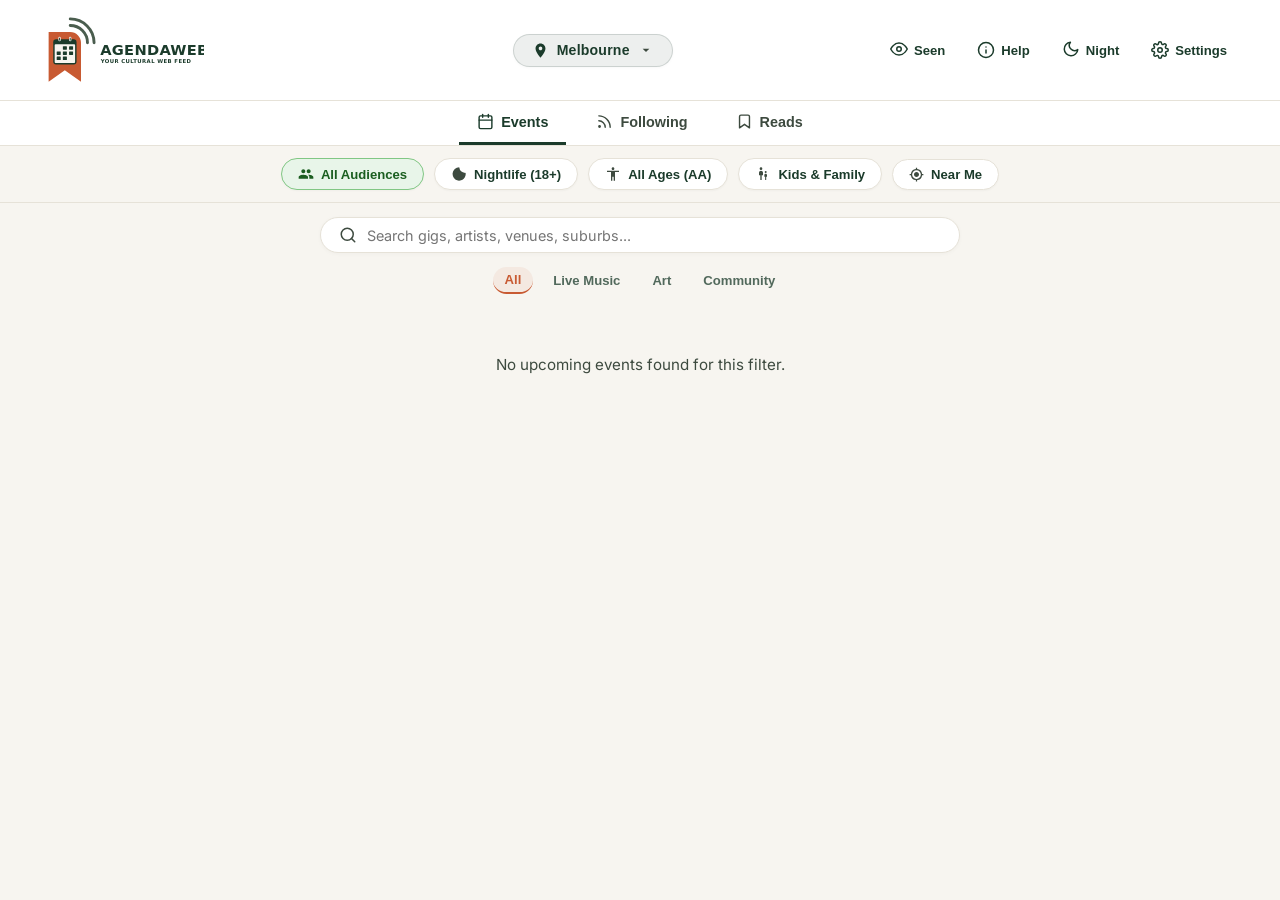
==== Application/index.html @ 5a470b16 "feat: implement syndication caching, scraper resilience, admin batch ops, nightfall mode, and editor" ====
<!DOCTYPE html>
<html lang="en">
<head>
  <meta charset="UTF-8">
  <meta name="viewport" content="width=device-width, initial-scale=1.0">
  <title>AgendaWeb — Your Cultural Web Feed</title>
  <meta name="description" content="Open-web, decentralized cultural calendar and editorial magazine reader for Australia.">
  <meta name="color-scheme" content="light dark">
  <link rel="icon" type="image/svg+xml" href="assets/icon.svg">
  <link rel="apple-touch-icon" href="assets/icon.svg">
  <link rel="manifest" href="manifest.webmanifest">
  <meta name="theme-color" content="#1B3B2B">

  <!-- Google Fonts -->
  <link rel="preconnect" href="https://fonts.googleapis.com">
  <link rel="preconnect" href="https://fonts.gstatic.com" crossorigin>
  <link href="https://fonts.googleapis.com/css2?family=Inter:wght@400;500;600;700;800&family=Playfair+Display:wght@700&display=swap" rel="stylesheet">

  <!-- Modular Stylesheets -->
  <link rel="stylesheet" href="css/tokens.css">
  <link rel="stylesheet" href="css/style.css">
</head>
<body>

  <!-- Material 3 Brand Header -->
  <header class="app-header">
    <div class="header-left">
      <a href="#" class="brand" aria-label="AgendaWeb Home">
        <img src="assets/logo.svg" alt="AgendaWeb">
      </a>
    </div>

    <!-- Centered Material 3 Tonal City Selector Pill -->
    <div class="header-center">
      <button class="m3-city-pill" id="city-selector-btn" onclick="openCityModal()" title="Select City Hub">
        <svg class="m3-icon" viewBox="0 0 24 24" width="17" height="17" fill="currentColor">
          <path d="M12 2C8.13 2 5 5.13 5 9c0 5.25 7 13 7 13s7-7.75 7-13c0-3.87-3.13-7-7-7zm0 9.5c-1.38 0-2.5-1.12-2.5-2.5s1.12-2.5 2.5-2.5 2.5 1.12 2.5 2.5-1.12 2.5-2.5 2.5z"/>
        </svg>
        <span id="current-city-label" class="m3-city-text">Melbourne VIC</span>
        <svg class="m3-arrow" viewBox="0 0 24 24" width="16" height="16" fill="currentColor">
          <path d="M7 10l5 5 5-5z"/>
        </svg>
      </button>
    </div>

    <div class="header-right header-actions">
      <!-- Toggle Hide Seen Cards (Eye Icon) -->
      <button class="m3-icon-btn" id="hide-seen-btn" onclick="toggleHideSeenCards()" title="Hide cards marked as seen">
        <span id="hide-seen-icon">
          <svg class="m3-icon" viewBox="0 0 24 24" width="18" height="18" fill="none" stroke="currentColor" stroke-width="2" stroke-linecap="round" stroke-linejoin="round">
            <path d="M1 12s4-8 11-8 11 8 11 8-4 8-11 8-11-8-11-8z"></path>
            <circle cx="12" cy="12" r="3"></circle>
          </svg>
        </span>
        <span class="btn-text" id="hide-seen-label">Seen</span>
      </button>

      <button class="m3-icon-btn" onclick="toggleHelpModal()" title="About AgendaWeb">
        <svg class="m3-icon" viewBox="0 0 24 24" width="18" height="18" fill="none" stroke="currentColor" stroke-width="2" stroke-linecap="round" stroke-linejoin="round">
          <circle cx="12" cy="12" r="10"></circle>
          <line x1="12" y1="16" x2="12" y2="12"></line>
          <line x1="12" y1="8" x2="12.01" y2="8"></line>
        </svg>
        <span class="btn-text">Help</span>
      </button>

      <!-- Theme Mode Toggle (Nightfall / Light) -->
      <button class="m3-icon-btn" id="theme-toggle-btn" onclick="toggleTheme()" title="Toggle Nightfall Mode" aria-label="Toggle Nightfall Mode">
        <span id="theme-toggle-icon">
          <svg class="m3-icon" viewBox="0 0 24 24" width="18" height="18" fill="none" stroke="currentColor" stroke-width="2" stroke-linecap="round" stroke-linejoin="round">
            <path d="M21 12.79A9 9 0 1 1 11.21 3 7 7 0 0 0 21 12.79z"></path>
          </svg>
        </span>
        <span class="btn-text" id="theme-toggle-label">Night</span>
      </button>

      <button class="m3-icon-btn" onclick="toggleSettingsModal()" title="Settings & Storage">
        <svg class="m3-icon" viewBox="0 0 24 24" width="18" height="18" fill="none" stroke="currentColor" stroke-width="2" stroke-linecap="round" stroke-linejoin="round">
          <circle cx="12" cy="12" r="3"></circle>
          <path d="M19.4 15a1.65 1.65 0 0 0 .33 1.82l.06.06a2 2 0 0 1 0 2.83 2 2 0 0 1-2.83 0l-.06-.06a1.65 1.65 0 0 0-1.82-.33 1.65 1.65 0 0 0-1 1.51V21a2 2 0 0 1-2 2 2 2 0 0 1-2-2v-.09A1.65 1.65 0 0 0 9 19.4a1.65 1.65 0 0 0-1.82.33l-.06.06a2 2 0 0 1-2.83 0 2 2 0 0 1 0-2.83l.06-.06a1.65 1.65 0 0 0 .33-1.82 1.65 1.65 0 0 0-1.51-1H3a2 2 0 0 1-2-2 2 2 0 0 1 2-2h.09A1.65 1.65 0 0 0 4.6 9a1.65 1.65 0 0 0-.33-1.82l-.06-.06a2 2 0 0 1 0-2.83 2 2 0 0 1 2.83 0l.06.06a1.65 1.65 0 0 0 1.82.33H9a1.65 1.65 0 0 0 1-1.51V3a2 2 0 0 1 2-2 2 2 0 0 1 2 2v.09a1.65 1.65 0 0 0 1 1.51 1.65 1.65 0 0 0 1.82-.33l.06-.06a2 2 0 0 1 2.83 0 2 2 0 0 1 0 2.83l-.06.06a1.65 1.65 0 0 0-.33 1.82V9a1.65 1.65 0 0 0 1.51 1H21a2 2 0 0 1 2 2 2 2 0 0 1-2 2h-.09a1.65 1.65 0 0 0-1.51 1z"></path>
        </svg>
        <span class="btn-text">Settings</span>
      </button>
    </div>
  </header>

  <!-- Channels Navigation (Material 3 Tabs) -->
  <nav class="m3-tabs" id="main-tabs">
    <button class="m3-tab-btn active" data-tab="events" onclick="setTab('events')">
      <svg class="tab-icon" viewBox="0 0 24 24" width="17" height="17" fill="none" stroke="currentColor" stroke-width="2" stroke-linecap="round" stroke-linejoin="round">
        <rect x="3" y="4" width="18" height="18" rx="2" ry="2"></rect>
        <line x1="16" y1="2" x2="16" y2="6"></line>
        <line x1="8" y1="2" x2="8" y2="6"></line>
        <line x1="3" y1="10" x2="21" y2="10"></line>
      </svg>
      <span>Events</span>
    </button>
    <button class="m3-tab-btn" id="tab-btn-following" data-tab="following" onclick="setTab('following')">
      <svg class="tab-icon" viewBox="0 0 24 24" width="17" height="17" fill="none" stroke="currentColor" stroke-width="2" stroke-linecap="round" stroke-linejoin="round">
        <path d="M4 11a9 9 0 0 1 9 9"></path>
        <path d="M4 4a16 16 0 0 1 16 16"></path>
        <circle cx="5" cy="19" r="1"></circle>
      </svg>
      <span>Following</span>
    </button>
    <button class="m3-tab-btn" data-tab="reads" onclick="setTab('reads')">
      <svg class="tab-icon" viewBox="0 0 24 24" width="17" height="17" fill="none" stroke="currentColor" stroke-width="2" stroke-linecap="round" stroke-linejoin="round">
        <path d="M19 21l-7-5-7 5V5a2 2 0 0 1 2-2h10a2 2 0 0 1 2 2z"></path>
      </svg>
      <span>Reads</span>
    </button>
    <button class="m3-tab-btn" id="tab-btn-blogs" data-tab="blogs" style="display:none;" onclick="setTab('blogs')">
      <svg class="tab-icon" viewBox="0 0 24 24" width="17" height="17" fill="none" stroke="currentColor" stroke-width="2" stroke-linecap="round" stroke-linejoin="round">
        <path d="M12 20h9"></path>
        <path d="M16.5 3.5a2.121 2.121 0 0 1 3 3L7 19l-4 1 1-4L16.5 3.5z"></path>
      </svg>
      <span>Blogs</span>
    </button>
    <button class="m3-tab-btn" id="tab-btn-news" data-tab="news" style="display:none;" onclick="setTab('news')">
      <svg class="tab-icon" viewBox="0 0 24 24" width="17" height="17" fill="none" stroke="currentColor" stroke-width="2" stroke-linecap="round" stroke-linejoin="round">
        <path d="M4 22h16a2 2 0 0 0 2-2V4a2 2 0 0 0-2-2H8a2 2 0 0 0-2 2v16a2 2 0 0 1-2 2Zm0 0a2 2 0 0 1-2-2v-9c0-1.1.9-2 2-2h2"></path>
        <path d="M18 14h-8"></path>
        <path d="M15 18h-5"></path>
        <path d="M10 6h8v4h-8V6Z"></path>
      </svg>
      <span>News</span>
    </button>
    <button class="m3-tab-btn" id="tab-btn-personal" data-tab="personal" style="display:none;" onclick="setTab('personal')">
      <svg class="tab-icon" viewBox="0 0 24 24" width="17" height="17" fill="none" stroke="currentColor" stroke-width="2" stroke-linecap="round" stroke-linejoin="round">
        <path d="M22 19a2 2 0 0 1-2 2H4a2 2 0 0 1-2-2V5a2 2 0 0 1 2-2h5l2 3h9a2 2 0 0 1 2 2z"></path>
      </svg>
      <span>Personal</span>
    </button>
  </nav>

  <!-- Audience Filter Bar (Material 3 Filter Chips) -->
  <div class="m3-chip-bar" id="audience-filter-bar">
    <button class="m3-chip active" data-audience="all" onclick="setAudienceFilter('all', this)">
      <svg class="chip-icon" viewBox="0 0 24 24" width="16" height="16" fill="currentColor">
        <path d="M16 11c1.66 0 2.99-1.34 2.99-3S17.66 5 16 5s-3 1.34-3 3 1.34 3 3 3zm-8 0c1.66 0 2.99-1.34 2.99-3S9.66 5 8 5 5 6.34 5 8s1.34 3 3 3zm0 2c-2.33 0-7 1.17-7 3.5V19h14v-2.5c0-2.33-4.67-3.5-7-3.5zm8 0c-.29 0-.62.02-.97.05 1.16.84 1.97 1.97 1.97 3.45V19h6v-2.5c0-2.33-4.67-3.5-7-3.5z"/>
      </svg>
      <span>All Audiences</span>
    </button>
    <button class="m3-chip" data-audience="18+" onclick="setAudienceFilter('18+', this)">
      <svg class="chip-icon" viewBox="0 0 24 24" width="16" height="16" fill="currentColor">
        <path d="M12.3 2a10 10 0 0 0-1.9 19.8 10 10 0 0 0 11.5-11.5c-.2 0-.4.1-.6.1a10 10 0 0 1-9-8.4z"/>
      </svg>
      <span>Nightlife (18+)</span>
    </button>
    <button class="m3-chip" data-audience="all_ages" onclick="setAudienceFilter('all_ages', this)">
      <svg class="chip-icon" viewBox="0 0 24 24" width="16" height="16" fill="currentColor">
        <path d="M12 2c1.1 0 2 .9 2 2s-.9 2-2 2-2-.9-2-2 .9-2 2-2zm9 7h-6v13h-2v-6h-2v6H9V9H3V7h18v2z"/>
      </svg>
      <span>All Ages (AA)</span>
    </button>
    <button class="m3-chip chip-kids" data-audience="kids_family" onclick="setAudienceFilter('kids_family', this)">
      <svg class="chip-icon" viewBox="0 0 24 24" width="16" height="16" fill="currentColor">
        <circle cx="9" cy="4" r="2"/>
        <path d="M9 7c-1.66 0-3 1.34-3 3v4h2v7h2v-7h2v-4c0-1.66-1.34-3-3-3z"/>
        <circle cx="16" cy="9" r="1.5"/>
        <path d="M16 11.5c-1.1 0-2 .9-2 2v2.5h1.2v5h1.6v-5H18v-2.5c0-1.1-.9-2-2-2z"/>
      </svg>
      <span>Kids & Family</span>
    </button>
    <button class="m3-chip" id="proximity-chip" data-audience="near_me" onclick="toggleNearMe(this)" title="Filter events within 10km radius of your current location">
      <svg class="chip-icon" viewBox="0 0 24 24" width="15" height="15" fill="currentColor">
        <path d="M12 8c-2.21 0-4 1.79-4 4s1.79 4 4 4 4-1.79 4-4-1.79-4-4-4zm8.94 3A8.994 8.994 0 0 0 13 3.06V1h-2v2.06A8.994 8.994 0 0 0 3.06 11H1v2h2.06A8.994 8.994 0 0 0 11 20.94V23h2v-2.06A8.994 8.994 0 0 0 20.94 13H23v-2h-2.06zM12 19c-3.87 0-7-3.13-7-7s3.13-7 7-7 7 3.13 7 7-3.13 7-7 7z"/>
      </svg>
      <span id="proximity-chip-label">Near Me</span>
    </button>
  </div>

  <!-- Material 3 Search Bar -->
  <div class="m3-search-bar-wrap">
    <div class="m3-search-bar">
      <svg class="search-icon" viewBox="0 0 24 24" width="18" height="18" fill="none" stroke="currentColor" stroke-width="2" stroke-linecap="round" stroke-linejoin="round">
        <circle cx="11" cy="11" r="8"></circle>
        <line x1="21" y1="21" x2="16.65" y2="16.65"></line>
      </svg>
      <input type="search" id="feed-search" class="m3-search-input" placeholder="Search gigs, artists, venues, suburbs..." oninput="handleFeedSearch(this.value)">
    </div>
  </div>

  <!-- Dynamic Auto-Grouped Subcategory Filters -->
  <div class="sub-filter" id="sub-filter" style="display:none;"></div>

  <!-- Dynamic Broadsheet Feed -->
  <main class="feed-container" id="feed">
    <div class="state-message">Loading cultural feed...</div>
  </main>

  <!-- Main Settings Drawer Modal -->
  <div class="modal-overlay" id="settings-modal" onclick="if(event.target===this) toggleSettingsModal()">
    <div class="modal-content">
      <div class="modal-header">
        <h3>Reader Preferences & Tools</h3>
        <button class="icon-btn" onclick="toggleSettingsModal()">✕</button>
      </div>

      <!-- Broadsheet Channels -->
      <div class="settings-section">
        <div class="settings-section-header">
          <div class="settings-section-title">Curated Channels</div>
          <div class="settings-section-desc">Choose which optional reading channels appear in your top navigation bar.</div>
        </div>
        <div class="setting-row">
          <div class="setting-label">
            <h4>Events & Reads</h4>
            <p>Core cultural broadsheet and private reading queue (always active).</p>
          </div>
          <span style="font-size:0.75rem; background:#e8f5e9; color:#2e7d32; font-weight:700; padding:3px 8px; border-radius:12px;">ACTIVE</span>
        </div>
        <div class="setting-row">
          <div class="setting-label">
            <h4>Blogs & Articles</h4>
            <p>Curated cultural reviews.</p>
          </div>
          <input type="checkbox" id="channel-blogs-check" onchange="toggleChannel('show_blogs', this.checked)">
        </div>
        <div class="setting-row">
          <div class="setting-label">
            <h4>News</h4>
            <p>public Broadcasters.</p>
          </div>
          <input type="checkbox" id="channel-news-check" onchange="toggleChannel('show_news', this.checked)">
        </div>
      </div>

      <!-- Personal RSS Feeds Manager -->
      <div class="settings-section">
        <div style="display:flex; justify-content:space-between; align-items:center; margin-bottom:4px;">
          <div class="settings-section-title" style="margin-bottom:0;">Personal Feeds</div>
          <button class="btn btn-primary" style="font-size:0.78rem; padding:4px 10px;" onclick="openAddFeedModal()">+ Add Feed</button>
        </div>
        <div class="settings-section-desc">Subscribe directly to your own RSS or Atom feeds. Saved privately on your device.</div>
        <div id="personal-feeds-list"></div>
      </div>

      <!-- Followed Venues & Artists -->
      <div class="settings-section">
        <div style="display:flex; justify-content:space-between; align-items:center; margin-bottom:4px;">
          <div class="settings-section-title" style="margin-bottom:0;">Followed Lineup</div>
          <span id="followed-count-badge" style="font-size:0.75rem; background:rgba(67, 107, 85, 0.12); color:var(--color-sage-green); font-weight:700; padding:2px 8px; border-radius:12px;">0 Followed</span>
        </div>
        <div class="settings-section-desc">Venues, artists, and promoters you follow will be highlighted in your <strong>Following</strong> tab.</div>
        <div id="followed-entities-list"></div>
      </div>

      <!-- Venue & Organizer Broadcast -->
      <div class="settings-section">
        <div class="settings-section-header">
          <div class="settings-section-title">Broadcast & Venues</div>
          <div class="settings-section-desc">Connect your venue, gallery, or independent gig guide to AgendaWeb's open network.</div>
        </div>
        <div style="background:var(--color-chalk); border:1px solid var(--color-oat); border-radius:8px; padding:16px; display:flex; justify-content:space-between; align-items:center; gap:16px; flex-wrap:wrap;">
          <div>
            <div style="font-weight:700; color:var(--color-nightfall); font-size:0.92rem; margin-bottom:3px;">Are you a venue or promoter?</div>
            <div style="font-size:0.78rem; color:var(--color-text-muted); line-height:1.4;">Submit your events page for automated Schema.org scraping or explore integration guides.</div>
          </div>
          <a href="venues/index.html" target="_blank" class="btn btn-primary" style="font-size:0.82rem; white-space:nowrap;">
            <svg viewBox="0 0 24 24" width="14" height="14" fill="none" stroke="currentColor" stroke-width="2" stroke-linecap="round" stroke-linejoin="round">
              <circle cx="12" cy="12" r="10"></circle>
              <line x1="2" y1="12" x2="22" y2="12"></line>
              <path d="M12 2a15.3 15.3 0 0 1 4 10 15.3 15.3 0 0 1-4 10 15.3 15.3 0 0 1-4-10 15.3 15.3 0 0 1 4-10z"></path>
            </svg>
            <span>Broadcast Your Venue Feed ↗</span>
          </a>
        </div>
      </div>

      <!-- Local Database & Storage Management (Cultural Diary Mode) -->
      <div class="settings-section" style="border:none; margin-bottom:0; padding-bottom:0;">
        <div class="settings-section-header">
          <div class="settings-section-title">Local Database & Storage Settings</div>
          <div class="settings-section-desc">Zero tracking. You have complete sovereignty over your local data footprint, search indexing, and retention horizon.</div>
        </div>

        <!-- Future Sync Window -->
        <div style="margin-bottom:14px;">
          <label style="font-size:0.82rem; font-weight:700; color:var(--color-nightfall); display:block; margin-bottom:4px;">Future Event Sync Window:</label>
          <div class="retention-pill-group" id="sync-window-pills">
            <button type="button" class="retention-pill-btn" data-days="7" onclick="setSyncWindow(7, this)">7 Days</button>
            <button type="button" class="retention-pill-btn" data-days="14" onclick="setSyncWindow(14, this)">14 Days</button>
            <button type="button" class="retention-pill-btn active" data-days="30" onclick="setSyncWindow(30, this)">30 Days (Standard)</button>
            <button type="button" class="retention-pill-btn" data-days="60" onclick="setSyncWindow(60, this)">60 Days</button>
            <button type="button" class="retention-pill-btn" data-days="999" onclick="setSyncWindow(999, this)">All Future</button>
          </div>
        </div>

        <!-- Past Event Retention Policy -->
        <div style="margin-bottom:14px;">
          <label style="font-size:0.82rem; font-weight:700; color:var(--color-nightfall); display:block; margin-bottom:4px;">Past Event Retention Policy:</label>
          <div class="retention-radio-group">
            <label class="retention-radio-item">
              <input type="radio" name="past_retention" value="purge" onchange="setPastRetention(this.value)">
              <div>
                <strong>Purge immediately</strong>
                <div style="font-size:0.75rem; color:var(--color-text-muted);">Remove past gigs as soon as the event concludes.</div>
              </div>
            </label>
            <label class="retention-radio-item">
              <input type="radio" name="past_retention" value="diary" checked onchange="setPastRetention(this.value)">
              <div>
                <strong>Retain starred / favorited events only (Personal Diary Mode)</strong>
                <div style="font-size:0.75rem; color:var(--color-text-muted);">Preserve gigs you attended or starred indefinitely as your personal cultural archive.</div>
              </div>
            </label>
            <label class="retention-radio-item">
              <input type="radio" name="past_retention" value="30d" onchange="setPastRetention(this.value)">
              <div>
                <strong>Keep past 30 days of all events</strong>
                <div style="font-size:0.75rem; color:var(--color-text-muted);">Maintain a rolling 30-day recent history.</div>
              </div>
            </label>
          </div>
        </div>

        <!-- Search Status Badge -->
        <div style="margin-bottom:12px; font-size:0.8rem; color:var(--color-nightfall); display:flex; align-items:center; gap:8px;">
          <span>Full-Text Search:</span>
          <span style="font-size:0.75rem; background:#e8f5e9; color:#2e7d32; padding:3px 8px; border-radius:12px; font-weight:700;">
            ✓ Active (Indexed Title, Description, Venue, Suburb)
          </span>
        </div>

        <!-- Local Database Metrics Card -->
        <div class="storage-metrics-box">
          <div class="storage-metrics-row">
            <span>Local Storage Used:</span>
            <span class="storage-metrics-val" id="metric-storage-used">~0.4 MB</span>
          </div>
          <div class="storage-metrics-row">
            <span>Personal Diary Archive:</span>
            <span style="font-weight:600;" id="metric-diary-count">0 starred gigs</span>
          </div>
          <div class="storage-metrics-row">
            <span>Offline Saved Reads:</span>
            <span style="font-weight:600;" id="metric-reads-count">0 articles</span>
          </div>
          <div class="storage-metrics-row">
            <span>Storage Engine:</span>
            <span style="font-size:0.75rem; color:var(--color-text-muted);">IndexedDB (Client Virtual Storage)</span>
          </div>
        </div>

        <!-- Portability Buttons -->
        <div class="portability-actions" style="margin-top:14px;">
          <button class="btn btn-primary" onclick="handleExportBackup()">
            <svg viewBox="0 0 24 24" width="14" height="14" fill="none" stroke="currentColor" stroke-width="2" stroke-linecap="round" stroke-linejoin="round">
              <path d="M21 15v4a2 2 0 0 1-2 2H5a2 2 0 0 1-2-2v-4"/>
              <polyline points="7 10 12 15 17 10"/>
              <line x1="12" y1="15" x2="12" y2="3"/>
            </svg>
            <span>Backup to File</span>
          </button>
          <label class="btn btn-outline" style="cursor:pointer;">
            <svg viewBox="0 0 24 24" width="14" height="14" fill="none" stroke="currentColor" stroke-width="2" stroke-linecap="round" stroke-linejoin="round">
              <path d="M21 15v4a2 2 0 0 1-2 2H5a2 2 0 0 1-2-2v-4"/>
              <polyline points="17 8 12 3 7 8"/>
              <line x1="12" y1="3" x2="12" y2="15"/>
            </svg>
            <span>Restore Backup</span>
            <input type="file" accept=".json" style="display:none;" onchange="handleImportBackupFile(this)">
          </label>
          <button class="btn btn-outline" onclick="handlePurgePastEvents()">
            <svg viewBox="0 0 24 24" width="14" height="14" fill="none" stroke="currentColor" stroke-width="2" stroke-linecap="round" stroke-linejoin="round">
              <polyline points="3 6 5 6 21 6"/>
              <path d="M19 6v14a2 2 0 0 1-2 2H7a2 2 0 0 1-2-2V6m3 0V4a2 2 0 0 1 2-2h4a2 2 0 0 1 2 2v2"/>
            </svg>
            <span>Clean Expired Now</span>
          </button>
        </div>
      </div>

    </div>
  </div>

  <!-- Popup Modal: + Add Personal Feed -->
  <div class="modal-overlay" id="add-feed-modal" onclick="if(event.target===this) closeAddFeedModal()">
    <div class="modal-content" style="max-width:400px;">
      <div class="modal-header">
        <h3>Add Personal RSS Feed</h3>
        <button class="icon-btn" onclick="closeAddFeedModal()">✕</button>
      </div>
      <form onsubmit="handleAddFeedSubmit(event)">
        <div class="form-group">
          <label for="feed-name-input">Feed Name</label>
          <input type="text" id="feed-name-input" class="form-control" placeholder="e.g. Melbourne Indie Reviews" required>
        </div>
        <div class="form-group">
          <label for="feed-url-input">Feed URL (RSS / Atom)</label>
          <input type="url" id="feed-url-input" class="form-control" placeholder="https://example.com/feed.xml" required>
        </div>
        <div class="form-group">
          <label for="feed-cat-input">Category / Group</label>
          <input type="text" id="feed-cat-input" class="form-control" value="Personal" placeholder="e.g. Personal, Zines, Tech">
        </div>
        <div style="display:flex; justify-content:flex-end; gap:8px; margin-top:16px;">
          <button type="button" class="btn btn-outline" onclick="closeAddFeedModal()">Cancel</button>
          <button type="submit" class="btn btn-primary">Save to Feed</button>
        </div>
      </form>
    </div>
  </div>

  <!-- Modal: Full-Text Broadsheet Reader -->
  <div class="modal-overlay" id="reader-modal" onclick="if(event.target===this) closeReaderModal()">
    <div class="reader-modal-content">
      <div class="reader-header">
        <div class="reader-meta">
          <span id="reader-source-cat">Source · Category</span>
          <button class="icon-btn" style="padding:4px 8px;" onclick="closeReaderModal()">✕ Close</button>
        </div>
        <h1 class="reader-title" id="reader-title">Article Title</h1>
        <div style="font-size:0.88rem; color:var(--color-text-muted);" id="reader-date">Published Date</div>
      </div>
      <div id="reader-image-container"></div>
      <div class="reader-body" id="reader-body">
        Article content loading...
      </div>
      <div class="reader-actions">
        <div style="display:flex; gap:8px;">
          <button class="btn btn-primary" id="reader-save-btn">
            <svg viewBox="0 0 24 24" width="14" height="14" fill="none" stroke="currentColor" stroke-width="2" stroke-linecap="round" stroke-linejoin="round">
              <path d="M19 21l-7-5-7 5V5a2 2 0 0 1 2-2h10a2 2 0 0 1 2 2z"/>
            </svg>
            <span>Save to Reads</span>
          </button>
          <a href="#" class="btn btn-outline" id="reader-source-link" target="_blank" rel="noopener">Open Source ↗</a>
        </div>
        <button class="btn btn-outline" onclick="closeReaderModal()">Done Reading</button>
      </div>
    </div>
  </div>

  <!-- Modal: Help & Suggestion -->
  <div class="modal-overlay" id="help-modal" onclick="if(event.target===this) toggleHelpModal()">
    <div class="modal-content" style="max-width:540px;">
      <div class="modal-header">
        <h3>About AgendaWeb</h3>
        <button class="icon-btn" onclick="toggleHelpModal()">✕</button>
      </div>

      <div class="help-section">
        <div style="display:flex; justify-content:space-between; align-items:center; margin-bottom:10px;">
          <div class="help-title" style="margin-bottom:0;">What is AgendaWeb?</div>
          <span class="version-pill">Version 0.5.0</span>
        </div>
        <p class="help-text" style="font-size:0.95rem; line-height:1.6; color:var(--color-nightfall); margin-bottom:12px;">
          <strong>AgendaWeb</strong> is an independent, community-first cultural guide celebrating Melbourne’s live music, neighborhood arts, zine culture, and grassroots events.
        </p>
        <div style="display:flex; flex-direction:column; gap:12px; font-size:0.88rem; color:var(--color-nightfall); line-height:1.55; margin-bottom:14px;">
          <div style="display:flex; gap:12px; align-items:flex-start;">
            <div style="width:28px; height:28px; border-radius:50%; background:rgba(27, 59, 43, 0.08); display:flex; align-items:center; justify-content:center; flex-shrink:0; color:var(--color-racing-green); margin-top:2px;">
              <svg viewBox="0 0 24 24" width="16" height="16" fill="none" stroke="currentColor" stroke-width="2" stroke-linecap="round" stroke-linejoin="round">
                <path d="M4 22h16a2 2 0 0 0 2-2V4a2 2 0 0 0-2-2H8a2 2 0 0 0-2 2v16a2 2 0 0 1-2 2Zm0 0a2 2 0 0 1-2-2v-9c0-1.1.9-2 2-2h2"></path>
                <path d="M18 14h-8"></path>
                <path d="M15 18h-5"></path>
                <path d="M10 6h8v4h-8V6Z"></path>
              </svg>
            </div>
            <div>
              <strong>Free & Clean Broadsheet:</strong> No algorithms, corporate paywalls, or ticket markups. We believe finding a great gig or art show should be as simple and enjoyable as picking up a neighborhood printed broadsheet.
            </div>
          </div>
          <div style="display:flex; gap:12px; align-items:flex-start;">
            <div style="width:28px; height:28px; border-radius:50%; background:rgba(27, 59, 43, 0.08); display:flex; align-items:center; justify-content:center; flex-shrink:0; color:var(--color-racing-green); margin-top:2px;">
              <svg viewBox="0 0 24 24" width="16" height="16" fill="none" stroke="currentColor" stroke-width="2" stroke-linecap="round" stroke-linejoin="round">
                <rect x="3" y="11" width="18" height="11" rx="2" ry="2"></rect>
                <path d="M7 11V7a5 5 0 0 1 10 0v4"></path>
              </svg>
            </div>
            <div>
              <strong>Your Privacy Comes First:</strong> No accounts, passwords, or tracking cookies. Your saved reads, personal diary archive, and followed venues are kept 100% private in your own device.
            </div>
          </div>
          <div style="display:flex; gap:12px; align-items:flex-start;">
            <div style="width:28px; height:28px; border-radius:50%; background:rgba(27, 59, 43, 0.08); display:flex; align-items:center; justify-content:center; flex-shrink:0; color:var(--color-racing-green); margin-top:2px;">
              <svg viewBox="0 0 24 24" width="16" height="16" fill="none" stroke="currentColor" stroke-width="2" stroke-linecap="round" stroke-linejoin="round">
                <circle cx="12" cy="12" r="2"></circle>
                <path d="M16.24 7.76a6 6 0 0 1 0 8.49m-8.48-.01a6 6 0 0 1 0-8.49m11.31-2.82a10 10 0 0 1 0 14.14m-14.14 0a10 10 0 0 1 0-14.14"></path>
              </svg>
            </div>
            <div>
              <strong>Direct from Local Venues:</strong> Gigs and reviews are gathered straight from venue websites and public broadcasters, keeping artists and independent stages in control of their own information.
            </div>
          </div>
        </div>
      </div>

      <!-- Suggestion Box -->
      <div id="suggestion-section">
        <div style="display:flex; justify-content:space-between; align-items:center; margin-bottom:12px;">
          <div class="help-title" style="margin-bottom:0;">Leave a Suggestion</div>
          <button class="btn btn-outline" id="toggle-suggestion-form-btn" style="font-size:0.82rem; padding:4px 10px;" onclick="toggleSuggestionForm()">
            + Write Suggestion
          </button>
        </div>
        <p class="help-text" style="font-size:0.88rem; margin-bottom:12px;">
          Have an idea for a feature, a bug to report, or an indie venue / zine RSS feed you’d like curated in our database? Send it directly to our curator inbox.
        </p>

        <form id="suggestion-form" style="display:none;" onsubmit="handleSuggestionSubmit(event)">
          <div class="form-group">
            <label for="suggestion-name" style="font-size:0.85rem; font-weight:600; display:block; margin-bottom:4px;">Your Name (Optional)</label>
            <input type="text" id="suggestion-name" class="form-control" placeholder="e.g. Alex M.">
          </div>
          <div class="form-group">
            <label for="suggestion-email" style="font-size:0.85rem; font-weight:600; display:block; margin-bottom:4px;">Email (Optional, if you'd like a reply)</label>
            <input type="email" id="suggestion-email" class="form-control" placeholder="alex@example.com">
          </div>
          <div class="form-group">
            <label for="suggestion-cat" style="font-size:0.85rem; font-weight:600; display:block; margin-bottom:4px;">Category</label>
            <select id="suggestion-cat" class="form-control">
              <option value="feature">Feature Request</option>
              <option value="venue_feed">Suggest Venue / RSS Feed to Curate</option>
              <option value="bug">Bug / Issue Report</option>
              <option value="general">General Feedback</option>
            </select>
          </div>
          <div class="form-group">
            <label for="suggestion-msg" style="font-size:0.85rem; font-weight:600; display:block; margin-bottom:4px;">Your Suggestion / Message</label>
            <textarea id="suggestion-msg" class="form-control" rows="4" placeholder="Tell us what you'd love to see or what feed we should add..." required></textarea>
          </div>
          <div style="display:flex; justify-content:flex-end; gap:8px; margin-top:14px;">
            <button type="button" class="btn btn-outline" onclick="toggleSuggestionForm()">Cancel</button>
            <button type="submit" class="btn btn-primary" id="suggestion-submit-btn">Send Suggestion ↗</button>
          </div>
        </form>
        <div id="suggestion-success-msg" style="display:none; background:#ecfdf5; border:1px solid #a7f3d0; color:#065f46; padding:12px; border-radius:6px; font-size:0.9rem; text-align:center;">
          ✓ Thank you! Your suggestion has been sent to our curator inbox.
        </div>
      </div>

      <!-- Developed by techsousa Bottom Section -->
      <div class="help-developer-footer">
        <div class="help-developer-label">Developed by <strong>techsousa</strong></div>
        <img src="assets/techsousa-logo.png" alt="TechSousa" class="help-developer-logo" loading="lazy">
      </div>

    </div>
  </div>

  <!-- City Hub Selection Modal -->
  <div class="modal-overlay" id="city-modal" onclick="if(event.target===this) toggleCityModal()">
    <div class="modal-content" style="max-width:560px;">
      <div class="modal-header">
        <div style="display:flex; align-items:center; gap:8px;">
          <svg viewBox="0 0 24 24" width="20" height="20" fill="currentColor" style="color:var(--color-racing-green);">
            <path d="M12 2C8.13 2 5 5.13 5 9c0 5.25 7 13 7 13s7-7.75 7-13c0-3.87-3.13-7-7-7zm0 9.5c-1.38 0-2.5-1.12-2.5-2.5s1.12-2.5 2.5-2.5 2.5 1.12 2.5 2.5-1.12 2.5-2.5 2.5z"/>
          </svg>
          <h3 style="margin:0;">Select City Hub</h3>
        </div>
        <button class="icon-btn" onclick="toggleCityModal()">✕</button>
      </div>
      <p style="font-size:0.85rem; color:var(--color-text-muted); margin-bottom:14px; line-height:1.5;">
        Browse local independent gigs, exhibitions, and cultural feeds by metropolitan region. Your choice is stored locally on your device with zero tracking.
      </p>

      <div class="city-grid" id="city-grid-list">
        <!-- Dynamically rendered by app.js -->
      </div>

      <div style="display:flex; justify-content:space-between; align-items:center; margin-top:16px; border-top:1px solid var(--color-oat); padding-top:14px;">
        <button class="btn btn-outline" style="font-size:0.82rem;" onclick="selectCity('all', 'All Australia')">
          <svg viewBox="0 0 24 24" width="14" height="14" fill="none" stroke="currentColor" stroke-width="2" stroke-linecap="round" stroke-linejoin="round">
            <circle cx="12" cy="12" r="10"></circle>
            <line x1="2" y1="12" x2="22" y2="12"></line>
            <path d="M12 2a15.3 15.3 0 0 1 4 10 15.3 15.3 0 0 1-4 10 15.3 15.3 0 0 1-4-10 15.3 15.3 0 0 1 4-10z"></path>
          </svg>
          <span>All Australia / Touring</span>
        </button>
        <button class="btn btn-primary" onclick="toggleCityModal()">Done</button>
      </div>
    </div>
  </div>

  <!-- Modular Scripts -->
  <script src="js/db.js"></script>
  <script src="js/api.js"></script>
  <script src="js/app.js"></script>
</body>
</html>
---- Application/css/tokens.css ----
/**
 * AgendaWeb Design Tokens
 * Defined in Docs/Brand_Guidelines.md with Modern Dark Mode (Nightfall) support
 */

:root {
  /* Brand Palette Tokens */
  --color-amber-rust: #C85A32;
  --color-amber-rust-hover: #B24E2A;
  --color-sage-green: #4A5D4E;
  --color-nightfall:  #1B3B2B;
  --color-racing-green: #1B3B2B; /* Brand forest racing green */
  --color-chalk:      #F7F5F0;
  --color-oat:        #E6E2D8;
  --color-white:      #FFFFFF;
  --color-text-muted: #3D4A3F;   /* Enhanced WCAG AAA contrast */

  /* Semantic UI Tokens (Light Theme Default) */
  --bg-page:          var(--color-chalk);
  --bg-surface:       var(--color-white);
  --bg-surface-tonal: rgba(27, 59, 43, 0.06);
  --bg-surface-elevated: #FFFFFF;
  --text-primary:     var(--color-nightfall);
  --text-secondary:   var(--color-text-muted);
  --border-subtle:    var(--color-oat);
  --border-strong:    rgba(27, 59, 43, 0.22);
  --accent:           var(--color-amber-rust);
  --accent-contrast:  #FFFFFF;

  /* Typography */
  --font-serif: 'Playfair Display', 'Newsreader', Georgia, serif;
  --font-sans:  'Inter', 'Plus Jakarta Sans', -apple-system, BlinkMacSystemFont, "Segoe UI", Roboto, sans-serif;

  /* Shadows & Radii */
  --radius-sm: 6px;
  --radius-md: 12px;
  --radius-lg: 16px;
  --radius-pill: 9999px;
  --shadow-card: 0 2px 8px rgba(27, 59, 43, 0.05);
  --shadow-hover: 0 6px 18px rgba(27, 59, 43, 0.10);
  --shadow-modal: 0 16px 36px rgba(10, 25, 18, 0.22);

  /* Layout */
  --max-content-width: 680px;
  --max-desktop-width: 1200px;
}

/* Native Dark Theme / Nightfall Mode */
@media (prefers-color-scheme: dark) {
  :root:not([data-theme="light"]) {
    --bg-page:          #0C1611;
    --bg-surface:       #13221A;
    --bg-surface-tonal: rgba(255, 255, 255, 0.06);
    --bg-surface-elevated: #1A2D23;
    --text-primary:     #F3EFE6;
    --text-secondary:   #A2B2A8;
    --border-subtle:    #22372C;
    --border-strong:    #355243;
    --color-nightfall:  #F3EFE6;
    --color-racing-green: #68A57D;
    --color-chalk:      #0C1611;
    --color-white:      #13221A;
    --color-oat:        #22372C;
    --color-amber-rust: #DF6F45;
    --color-text-muted: #A2B2A8;
    --shadow-card: 0 2px 8px rgba(0, 0, 0, 0.35);
    --shadow-hover: 0 6px 20px rgba(0, 0, 0, 0.50);
  }
}

/* Explicit User Dark Theme Override */
:root[data-theme="dark"] {
  --bg-page:          #0C1611;
  --bg-surface:       #13221A;
  --bg-surface-tonal: rgba(255, 255, 255, 0.06);
  --bg-surface-elevated: #1A2D23;
  --text-primary:     #F3EFE6;
  --text-secondary:   #A2B2A8;
  --border-subtle:    #22372C;
  --border-strong:    #355243;
  --color-nightfall:  #F3EFE6;
  --color-racing-green: #68A57D;
  --color-chalk:      #0C1611;
  --color-white:      #13221A;
  --color-oat:        #22372C;
  --color-amber-rust: #DF6F45;
  --color-text-muted: #A2B2A8;
  --shadow-card: 0 2px 8px rgba(0, 0, 0, 0.35);
  --shadow-hover: 0 6px 20px rgba(0, 0, 0, 0.50);
}

/* Explicit User Light Theme Override */
:root[data-theme="light"] {
  --bg-page:          var(--color-chalk);
  --bg-surface:       var(--color-white);
  --bg-surface-tonal: rgba(27, 59, 43, 0.06);
  --bg-surface-elevated: #FFFFFF;
  --text-primary:     #1B3B2B;
  --text-secondary:   #3D4A3F;
  --border-subtle:    #E6E2D8;
  --border-strong:    rgba(27, 59, 43, 0.22);
  --color-nightfall:  #1B3B2B;
  --color-racing-green: #1B3B2B;
  --color-chalk:      #F7F5F0;
  --color-white:      #FFFFFF;
  --color-oat:        #E6E2D8;
  --color-amber-rust: #C85A32;
  --color-text-muted: #3D4A3F;
}
---- Application/css/style.css ----
/* CSS Reset & Base */
* {
  box-sizing: border-box;
  margin: 0;
  padding: 0;
}

body {
  background-color: var(--bg-page);
  color: var(--text-primary);
  font-family: var(--font-sans);
  line-height: 1.45;
  padding-bottom: 80px;
  -webkit-font-smoothing: antialiased;
  transition: background-color 0.2s ease, color 0.2s ease;
}

/* Header */
header, .app-header {
  background: var(--bg-surface);
  border-bottom: 1px solid var(--border-subtle);
  padding: 10px 24px;
  position: sticky;
  top: 0;
  z-index: 100;
  display: flex;
  align-items: center;
  justify-content: space-between;
  gap: 16px;
}

.header-left {
  display: flex;
  align-items: center;
  flex: 1;
}

.header-center {
  display: flex;
  justify-content: center;
  align-items: center;
  flex: 2;
}

.header-right {
  display: flex;
  align-items: center;
  justify-content: flex-end;
  flex: 1;
  gap: 8px;
}

.brand {
  display: flex;
  align-items: center;
  text-decoration: none;
}

.brand img {
  height: 52px;
  width: auto;
  display: block;
  transition: height 0.2s ease;
}

@media (min-width: 768px) {
  header, .app-header {
    padding: 12px 32px;
  }
  .brand img {
    height: 64px;
  }
}

@media (min-width: 1024px) {
  header, .app-header {
    padding: 14px 40px;
  }
  .brand img {
    height: 72px;
  }
}

/* Material 3 Centered City Selector Pill */
.m3-city-pill {
  background: rgba(27, 59, 43, 0.08); /* Tonal surface container */
  border: 1px solid rgba(27, 59, 43, 0.16);
  border-radius: 9999px;
  padding: 7px 18px;
  font-size: 0.88rem;
  font-weight: 600;
  color: var(--color-nightfall);
  cursor: pointer;
  display: inline-flex;
  align-items: center;
  gap: 8px;
  transition: all 0.2s cubic-bezier(0.2, 0, 0, 1);
  box-shadow: 0 1px 3px rgba(0, 0, 0, 0.03);
}

.m3-city-pill:hover {
  background: rgba(27, 59, 43, 0.14);
  border-color: var(--color-racing-green);
  transform: translateY(-1px);
  box-shadow: 0 3px 8px rgba(0, 0, 0, 0.07);
}

.m3-city-pill .m3-icon {
  color: var(--color-racing-green);
  flex-shrink: 0;
}

.m3-city-pill .m3-city-text {
  letter-spacing: 0.2px;
  white-space: nowrap;
}

.m3-city-pill .m3-arrow {
  color: var(--color-text-muted);
  transition: transform 0.2s ease;
}

.m3-city-pill:hover .m3-arrow {
  color: var(--color-nightfall);
}

/* Material 3 Action Buttons */
.m3-icon-btn {
  background: transparent;
  border: 1px solid transparent;
  padding: 7px 12px;
  border-radius: 9999px;
  cursor: pointer;
  font-size: 0.82rem;
  font-weight: 600;
  color: var(--color-nightfall);
  display: inline-flex;
  align-items: center;
  gap: 6px;
  transition: all 0.15s ease;
}

.m3-icon-btn:hover {
  background: rgba(0, 0, 0, 0.05);
  border-color: var(--color-oat);
}

.m3-icon-btn .m3-icon {
  color: var(--color-nightfall);
}

.m3-icon-btn.is-active {
  background: rgba(27, 59, 43, 0.12);
  color: var(--color-racing-green);
  border-color: rgba(27, 59, 43, 0.28);
}

.m3-icon-btn.is-active .m3-icon {
  color: var(--color-racing-green);
}

.header-actions {
  display: flex;
  align-items: center;
  gap: 6px;
}

/* Mobile Header Adjustment */
@media (max-width: 640px) {
  header, .app-header {
    flex-wrap: wrap;
    padding: 10px 14px;
    gap: 8px;
  }
  .header-left {
    order: 1;
    flex: auto;
  }
  .header-right {
    order: 2;
    flex: auto;
  }
  .header-center {
    order: 3;
    width: 100%;
    flex: none;
    margin-top: 4px;
  }
  .m3-city-pill {
    width: 100%;
    justify-content: center;
  }
  .m3-icon-btn .btn-text {
    display: none;
  }
}

/* Material 3 Channels Navigation Tabs */
.m3-tabs, .tabs {
  display: flex;
  justify-content: center;
  gap: 12px;
  padding: 0 20px;
  background: var(--color-white);
  border-bottom: 1px solid var(--color-oat);
  overflow-x: auto;
  scrollbar-width: none;
}
.m3-tabs::-webkit-scrollbar, .tabs::-webkit-scrollbar { display: none; }

.m3-tab-btn, .tab-btn {
  background: transparent;
  border: none;
  border-bottom: 3px solid transparent;
  padding: 12px 18px;
  font-size: 0.9rem;
  font-weight: 600;
  color: var(--color-text-muted);
  white-space: nowrap;
  cursor: pointer;
  display: inline-flex;
  align-items: center;
  gap: 7px;
  transition: all 0.2s ease;
  border-radius: 0;
}

.m3-tab-btn .tab-icon, .tab-btn .tab-icon {
  color: var(--color-text-muted);
  transition: color 0.2s ease;
}

.m3-tab-btn:hover, .tab-btn:hover {
  color: var(--color-nightfall);
  background: rgba(0, 0, 0, 0.02);
  border-color: transparent;
}
.m3-tab-btn:hover .tab-icon, .tab-btn:hover .tab-icon {
  color: var(--color-nightfall);
}

.m3-tab-btn.active, .tab-btn.active {
  color: var(--color-racing-green);
  border-bottom: 3px solid var(--color-racing-green);
  background: transparent;
  font-weight: 700;
}
.m3-tab-btn.active .tab-icon, .tab-btn.active .tab-icon {
  color: var(--color-racing-green);
}

/* Material 3 Audience Filter Chips */
.m3-chip-bar, .audience-filter-bar {
  display: flex;
  justify-content: center;
  align-items: center;
  gap: 10px;
  padding: 12px 20px;
  background: var(--color-chalk);
  border-bottom: 1px solid var(--color-oat);
  overflow-x: auto;
  scrollbar-width: none;
}
.m3-chip-bar::-webkit-scrollbar, .audience-filter-bar::-webkit-scrollbar { display: none; }

.m3-chip, .audience-btn {
  background: var(--color-white);
  border: 1px solid var(--color-oat);
  border-radius: 9999px;
  padding: 7px 16px;
  font-size: 0.82rem;
  font-weight: 600;
  color: var(--color-nightfall);
  cursor: pointer;
  white-space: nowrap;
  display: inline-flex;
  align-items: center;
  gap: 7px;
  transition: all 0.2s ease;
  box-shadow: 0 1px 2px rgba(0, 0, 0, 0.03);
}

.m3-chip .chip-icon, .audience-btn .chip-icon {
  color: var(--color-text-muted);
  transition: color 0.2s ease;
}

.m3-chip:hover, .audience-btn:hover {
  background: #fdfdfd;
  border-color: var(--color-sage-green);
  box-shadow: 0 2px 6px rgba(0, 0, 0, 0.06);
}
.m3-chip:hover .chip-icon, .audience-btn:hover .chip-icon {
  color: var(--color-nightfall);
}

.m3-chip.active, .audience-btn.active {
  background: #E8F5E9; /* Material 3 Tonal Green Container */
  border-color: #81C784;
  color: #1B5E20;
  font-weight: 700;
}
.m3-chip.active .chip-icon, .audience-btn.active .chip-icon {
  color: #1B5E20;
}

.m3-chip.chip-kids.active, .audience-btn.audience-kids.active {
  background: #FFF3E0; /* Material 3 Warm Amber Container */
  border-color: #FFB74D;
  color: #E65100;
}
.m3-chip.chip-kids.active .chip-icon, .audience-btn.audience-kids.active .chip-icon {
  color: #E65100;
}

/* Material 3 Search Bar */
.m3-search-bar-wrap, .search-filter-bar {
  max-width: 680px;
  margin: 14px auto 10px auto;
  padding: 0 20px;
}

.m3-search-bar, .search-input-wrap {
  display: flex;
  align-items: center;
  background: var(--color-white);
  border: 1px solid var(--color-oat);
  border-radius: 9999px;
  padding: 8px 18px;
  box-shadow: 0 1px 4px rgba(0, 0, 0, 0.03);
  transition: all 0.2s ease;
  gap: 10px;
}

.m3-search-bar:focus-within, .search-input-wrap:focus-within {
  border-color: var(--color-racing-green);
  box-shadow: 0 2px 10px rgba(27, 59, 43, 0.12);
}

.m3-search-bar .search-icon, .search-input-wrap .search-icon {
  color: var(--color-text-muted);
  flex-shrink: 0;
}

.m3-search-input, .feed-search-input {
  border: none;
  background: transparent;
  width: 100%;
  font-size: 0.9rem;
  color: var(--color-nightfall);
  outline: none;
  font-family: inherit;
}

/* Sub-filter Bar (Dynamic Categories) */
.sub-filter {
  display: flex;
  justify-content: center;
  align-items: center;
  flex-wrap: wrap;
  gap: 8px;
  max-width: var(--max-content-width);
  margin: 6px auto 14px auto;
  padding: 4px 20px;
  font-size: 0.82rem;
  scrollbar-width: none;
}
.sub-filter::-webkit-scrollbar { display: none; }

.filter-pill {
  background: transparent;
  border: none;
  padding: 5px 12px;
  color: var(--color-nightfall);
  opacity: 0.75;
  cursor: pointer;
  font-weight: 600;
  border-radius: 9999px;
  font-size: 0.82rem;
  white-space: nowrap;
  transition: all 0.15s ease;
}

.filter-pill:hover {
  opacity: 1;
  background: rgba(27, 59, 43, 0.05);
}

.filter-pill.active {
  opacity: 1;
  font-weight: 700;
  color: var(--color-amber-rust);
  background: rgba(200, 90, 50, 0.08);
  border-bottom: 2px solid var(--color-amber-rust);
}

.filter-pill.more-pill {
  border: 1px dashed var(--color-oat);
  background: rgba(0, 0, 0, 0.02);
  display: inline-flex;
  align-items: center;
  gap: 4px;
}

.filter-pill.more-pill:hover {
  border-color: var(--color-sage-green);
  background: rgba(27, 59, 43, 0.06);
}

/* Feed Container (Responsive Broadsheet Grid) */
.feed-container {
  max-width: var(--max-content-width);
  margin: 16px auto;
  padding: 0 16px;
}

@media (min-width: 1024px) {
  .feed-container {
    max-width: var(--max-desktop-width);
    display: grid;
    grid-template-columns: repeat(auto-fill, minmax(460px, 1fr));
    gap: 20px;
    align-items: stretch;
  }
  .feed-container > .state-message,
  .feed-container > .following-header {
    grid-column: 1 / -1;
  }
  .feed-container > .card {
    margin-bottom: 0;
    display: flex;
    flex-direction: column;
  }
  .feed-container > .card .card-summary {
    flex: 1;
  }
}

/* Cards with Responsive Image & Aspect Ratio Support (Zero CLS) */
.card {
  background: var(--bg-surface);
  border: 1px solid var(--border-subtle);
  border-radius: var(--radius-md);
  padding: 18px;
  margin-bottom: 16px;
  box-shadow: var(--shadow-card);
  transition: transform 0.15s ease, box-shadow 0.15s ease, border-color 0.15s ease;
  overflow: hidden;
}

.card:hover {
  box-shadow: var(--shadow-hover);
  border-color: var(--border-strong);
}

.card-image-wrapper {
  margin: -18px -18px 14px -18px;
  background: var(--bg-surface-tonal);
  overflow: hidden;
  aspect-ratio: 16 / 9;
  width: calc(100% + 36px);
  position: relative;
}

.card-image {
  width: 100%;
  height: 100%;
  object-fit: cover;
  display: block;
  transition: transform 0.25s ease;
}

.card:hover .card-image {
  transform: scale(1.02);
}

/* Card Header with Editorial Date Tile */
.card-header-row {
  display: flex;
  align-items: flex-start;
  gap: 12px;
  margin-bottom: 8px;
}

.card-date-tile {
  background: var(--bg-surface-tonal);
  border: 1px solid var(--border-subtle);
  border-radius: var(--radius-sm);
  padding: 6px 10px;
  text-align: center;
  min-width: 52px;
  flex-shrink: 0;
  display: flex;
  flex-direction: column;
  align-items: center;
  justify-content: center;
  line-height: 1.1;
}

.card-date-tile .date-month {
  font-size: 0.68rem;
  font-weight: 800;
  color: var(--color-amber-rust);
  text-transform: uppercase;
  letter-spacing: 0.5px;
}

.card-date-tile .date-day {
  font-size: 1.25rem;
  font-weight: 800;
  font-family: var(--font-serif);
  color: var(--text-primary);
  margin-top: 2px;
}

.card-date-tile .date-dayname {
  font-size: 0.62rem;
  color: var(--text-secondary);
  text-transform: uppercase;
  font-weight: 600;
  margin-top: 2px;
}

.card-header-content {
  flex: 1;
  min-width: 0;
}

.card-meta {
  font-size: 0.75rem;
  font-weight: 700;
  color: var(--color-amber-rust);
  text-transform: uppercase;
  letter-spacing: 0.5px;
  display: flex;
  align-items: center;
  justify-content: space-between;
  gap: 8px;
  margin-bottom: 4px;
}

.card-meta-left {
  display: flex;
  align-items: center;
  gap: 6px;
  flex-wrap: wrap;
}

.card-meta-source {
  color: var(--color-sage-green);
}

.badge-distance {
  display: inline-flex;
  align-items: center;
  gap: 3px;
  background: rgba(200, 90, 50, 0.10);
  color: var(--color-amber-rust);
  border-radius: 9999px;
  padding: 2px 7px;
  font-size: 0.72rem;
  font-weight: 700;
}

/* Circle Check Mark Button */
.card-check-btn {
  background: transparent;
  border: none;
  padding: 3px;
  cursor: pointer;
  display: inline-flex;
  align-items: center;
  justify-content: center;
  border-radius: 50%;
  color: var(--color-text-muted);
  transition: transform 0.15s ease, color 0.15s ease, background 0.15s ease;
  line-height: 1;
}

.card-check-btn svg {
  width: 20px;
  height: 20px;
}

.card-check-btn:hover {
  transform: scale(1.15);
  color: var(--color-nightfall);
  background: var(--color-chalk);
}

.card-check-btn.is-read {
  color: #2E7D32;
}

.card-check-btn.is-read:hover {
  color: var(--color-nightfall);
}

.card.is-read {
  opacity: 0.88;
}

.card.is-read .card-title {
  color: #3b5042;
}

/* Hide seen cards when toggle is active */
body.hide-seen-active .card.is-read {
  display: none !important;
}

.card-title {
  font-family: var(--font-serif);
  font-size: 1.18rem;
  font-weight: 700;
  margin: 3px 0 6px 0;
  color: var(--text-primary);
  line-height: 1.35;
}

.card-title a {
  color: inherit;
  text-decoration: none;
}
.card-title a:hover {
  text-decoration: underline;
}

.card-summary {
  font-size: 0.88rem;
  color: var(--text-secondary);
  margin-bottom: 12px;
  line-height: 1.45;
}

.card-location {
  font-size: 0.82rem;
  color: var(--text-secondary);
  margin-bottom: 12px;
  display: flex;
  align-items: center;
  gap: 4px;
}

.card-actions {
  display: flex;
  align-items: center;
  justify-content: space-between;
  flex-wrap: wrap;
  gap: 8px;
  margin-top: auto;
  padding-top: 12px;
  border-top: 1px dashed var(--border-subtle);
}

.card-actions-left {
  display: flex;
  align-items: center;
  flex-wrap: wrap;
  gap: 8px;
}

.card-actions-right {
  display: flex;
  align-items: center;
  gap: 6px;
  margin-left: auto;
}

.btn-icon-action {
  background: transparent;
  border: 1px solid var(--border-subtle);
  color: var(--text-primary);
  width: 32px;
  height: 32px;
  border-radius: var(--radius-sm);
  display: inline-flex;
  align-items: center;
  justify-content: center;
  cursor: pointer;
  transition: all 0.15s ease;
  padding: 0;
}

.btn-icon-action:hover {
  background: var(--bg-surface-tonal);
  border-color: var(--color-racing-green);
  color: var(--color-racing-green);
}

/* Follow Button with RSS Icon */
.btn-follow {
  background: transparent;
  border: 1px solid var(--color-oat);
  color: var(--color-nightfall);
  padding: 6px 11px;
  font-size: 0.78rem;
  font-weight: 600;
  border-radius: var(--radius-sm);
  display: inline-flex;
  align-items: center;
  gap: 5px;
  cursor: pointer;
  transition: all 0.15s ease;
}

.btn-follow:hover {
  border-color: var(--color-sage-green);
  color: var(--color-sage-green);
}

.btn-follow.is-following {
  background: var(--color-nightfall);
  color: var(--color-chalk);
  border-color: var(--color-nightfall);
}

.btn-follow .rss-icon {
  width: 14px;
  height: 14px;
}

.btn-follow.is-following .rss-icon {
  color: var(--color-amber-rust);
}

/* Following Channel Header & Chips */
.following-header {
  background: var(--color-chalk);
  border: 1px solid var(--color-oat);
  border-radius: var(--radius-sm);
  padding: 10px 14px;
  margin-bottom: 14px;
  display: flex;
  flex-wrap: wrap;
  align-items: center;
  gap: 8px;
  font-size: 0.82rem;
}

.following-header-label {
  font-weight: 700;
  color: var(--color-nightfall);
  margin-right: 4px;
}

.following-chip {
  background: var(--color-white);
  border: 1px solid var(--color-oat);
  border-radius: 12px;
  padding: 3px 10px;
  display: inline-flex;
  align-items: center;
  gap: 6px;
  font-weight: 600;
  color: var(--color-nightfall);
  font-size: 0.75rem;
}

.following-chip-remove {
  background: none;
  border: none;
  cursor: pointer;
  color: var(--color-text-muted);
  font-size: 0.82rem;
  padding: 0;
  line-height: 1;
}

.following-chip-remove:hover {
  color: var(--color-amber-rust);
}

/* Grouped Venue Feeds */
.venue-group {
  margin-bottom: 26px;
  background: var(--color-white);
  border: 1px solid var(--color-oat);
  border-radius: var(--radius-md);
  overflow: hidden;
  box-shadow: 0 2px 6px rgba(0, 0, 0, 0.04);
}

.venue-group-header {
  display: flex;
  justify-content: space-between;
  align-items: center;
  flex-wrap: wrap;
  gap: 10px;
  padding: 12px 18px;
  background: #fbfaf6;
  border-bottom: 1px solid var(--color-oat);
  border-left: 5px solid var(--color-racing-green);
}

.venue-group-title-wrap {
  display: flex;
  flex-direction: column;
  gap: 2px;
}

.venue-group-title {
  font-family: var(--font-serif);
  font-size: 1.18rem;
  color: var(--color-nightfall);
  margin: 0;
  display: flex;
  align-items: center;
  gap: 6px;
}

.venue-group-address {
  font-size: 0.8rem;
  color: var(--color-text-muted);
}

.venue-group-meta {
  display: flex;
  align-items: center;
  gap: 8px;
  flex-wrap: wrap;
}

.venue-group-count {
  font-size: 0.75rem;
  font-weight: 700;
  text-transform: uppercase;
  color: var(--color-nightfall);
  background: var(--color-chalk);
  padding: 3px 8px;
  border-radius: 4px;
  border: 1px solid var(--color-oat);
}

.badge-rss-pill {
  font-size: 0.72rem;
  font-weight: 700;
  background: #e8f5e9;
  color: #2e7d32;
  padding: 3px 8px;
  border-radius: 12px;
  border: 1px solid #c8e6c9;
  display: inline-flex;
  align-items: center;
  gap: 4px;
}

.venue-group-cards {
  padding: 14px 16px 4px 16px;
}

.venue-group-cards .card {
  margin-bottom: 14px;
}

.venue-empty-notice {
  padding: 18px;
  font-style: italic;
  font-size: 0.85rem;
  color: var(--color-text-muted);
  text-align: center;
}

/* Material 3 Buttons */
.btn {
  padding: 6px 14px;
  font-size: 0.8rem;
  font-weight: 600;
  border-radius: 9999px;
  text-decoration: none;
  cursor: pointer;
  display: inline-flex;
  align-items: center;
  gap: 6px;
  transition: all 0.15s ease;
  line-height: 1.4;
}

.btn:hover {
  opacity: 0.95;
  transform: translateY(-1px);
}

.btn svg {
  flex-shrink: 0;
}

/* Full Text Broadsheet Reader Modal */
.reader-modal-content {
  background: var(--color-white);
  border-radius: var(--radius-md);
  max-width: 720px;
  width: 100%;
  max-height: 88vh;
  overflow-y: auto;
  padding: 32px;
  box-shadow: 0 12px 40px rgba(27, 59, 43, 0.25);
}

.reader-header {
  border-bottom: 1px solid var(--color-oat);
  padding-bottom: 16px;
  margin-bottom: 20px;
}

.reader-meta {
  font-size: 0.92rem;
  font-weight: 700;
  color: var(--color-amber-rust);
  text-transform: uppercase;
  margin-bottom: 10px;
  display: flex;
  justify-content: space-between;
  align-items: center;
}

.reader-title {
  font-family: var(--font-serif);
  font-size: 1.9rem;
  line-height: 1.3;
  color: var(--color-nightfall);
  margin-bottom: 16px;
}

.reader-image {
  width: 100%;
  max-height: 340px;
  object-fit: cover;
  border-radius: var(--radius-sm);
  margin-bottom: 20px;
}

.reader-body {
  font-size: 1.15rem;
  line-height: 1.75;
  color: #2b3a30;
}

.reader-body p {
  margin-bottom: 18px;
}

.reader-body img {
  max-width: 100%;
  height: auto;
  border-radius: var(--radius-sm);
  margin: 14px 0;
}

/* Event Details Highlight in Reader */
.event-reader-highlight {
  background: var(--color-warm-cream);
  border: 1px solid var(--color-oat);
  border-radius: var(--radius-sm);
  padding: 14px 18px;
  margin-bottom: 22px;
  display: flex;
  flex-direction: column;
  gap: 8px;
}

.event-reader-item {
  font-size: 0.92rem;
  color: var(--color-nightfall);
  line-height: 1.4;
}

.event-reader-item strong {
  color: var(--color-racing-green);
  font-weight: 700;
  display: inline-block;
  min-width: 80px;
}

.event-reader-content {
  font-size: 1.15rem;
  line-height: 1.75;
  color: #2b3a30;
}

.event-reader-content p {
  margin-bottom: 16px;
}

.reader-actions {
  margin-top: 26px;
  padding-top: 20px;
  border-top: 1px dashed var(--color-oat);
  display: flex;
  justify-content: space-between;
  align-items: center;
  flex-wrap: wrap;
  gap: 12px;
}

/* Help & Suggestion Styles */
.help-section {
  margin-bottom: 20px;
  padding-bottom: 16px;
  border-bottom: 1px solid var(--color-oat);
}

.help-title {
  font-size: 1.15rem;
  font-weight: 700;
  color: var(--color-nightfall);
  margin-bottom: 8px;
}

.help-text {
  font-size: 0.98rem;
  color: var(--color-text-muted);
  line-height: 1.6;
  margin-bottom: 14px;
}

.version-pill {
  display: inline-block;
  background: var(--color-chalk);
  border: 1px solid var(--color-oat);
  padding: 4px 12px;
  border-radius: 12px;
  font-weight: 700;
  font-size: 0.9rem;
  color: var(--color-sage-green);
}

/* Help Modal Developer Footer */
.help-developer-footer {
  margin-top: 24px;
  padding-top: 18px;
  border-top: 1px solid var(--color-oat);
  display: flex;
  flex-direction: column;
  align-items: center;
  justify-content: center;
  gap: 8px;
  text-align: center;
}

.help-developer-label {
  font-size: 0.78rem;
  letter-spacing: 0.5px;
  color: var(--color-text-muted);
  font-weight: 600;
}

.help-developer-label strong {
  color: var(--color-nightfall);
  font-weight: 700;
}

.help-developer-logo {
  height: 34px;
  width: auto;
  display: block;
  transition: transform 0.2s ease, opacity 0.2s ease;
}

.help-developer-logo:hover {
  transform: scale(1.04);
}

.btn-primary {
  background: var(--color-nightfall);
  color: var(--color-white);
  border: none;
}

.btn-secondary {
  background: var(--color-amber-rust);
  color: var(--color-white);
  border: none;
}

.btn-secondary.starred {
  background: var(--color-sage-green);
}

.btn-outline {
  background: transparent;
  border: 1px solid var(--color-oat);
  color: var(--color-nightfall);
}

/* Empty State / Loading */
.state-message {
  text-align: center;
  padding: 40px 20px;
  color: var(--color-text-muted);
  font-size: 0.95rem;
}

/* Settings Drawer & Modal */
.modal-overlay {
  position: fixed;
  top: 0; left: 0; right: 0; bottom: 0;
  background: rgba(27, 59, 43, 0.4);
  display: none;
  align-items: center;
  justify-content: center;
  z-index: 1000;
}

.modal-content {
  background: var(--color-white);
  border-radius: var(--radius-md);
  max-width: 520px;
  width: 92%;
  max-height: 88vh;
  overflow-y: auto;
  padding: 24px;
  box-shadow: 0 10px 25px rgba(0,0,0,0.15);
}

.modal-header {
  display: flex;
  justify-content: space-between;
  align-items: center;
  margin-bottom: 18px;
}

.modal-header h3 {
  font-size: 1.15rem;
  color: var(--color-nightfall);
}

.settings-section {
  margin-bottom: 24px;
  border-bottom: 1px solid var(--color-oat);
  padding-bottom: 22px;
}

.settings-section:last-child {
  border-bottom: none;
  margin-bottom: 0;
  padding-bottom: 0;
}

.settings-section-header {
  margin-bottom: 12px;
}

.settings-section-title {
  font-size: 0.92rem;
  font-weight: 700;
  color: var(--color-amber-rust);
  text-transform: uppercase;
  letter-spacing: 0.6px;
  margin-bottom: 4px;
}

.settings-section-desc {
  font-size: 0.8rem;
  color: var(--color-text-muted);
  line-height: 1.45;
  margin-bottom: 12px;
}

.setting-row {
  display: flex;
  align-items: center;
  justify-content: space-between;
  padding: 12px 14px;
  background: rgba(0, 0, 0, 0.015);
  border: 1px solid var(--color-oat);
  border-radius: 6px;
  margin-bottom: 8px;
  transition: background 0.15s ease;
}

.setting-row:hover {
  background: rgba(0, 0, 0, 0.03);
}

.setting-label h4 {
  font-size: 0.92rem;
  color: var(--color-nightfall);
  font-weight: 600;
  margin-bottom: 2px;
}

.setting-label p {
  font-size: 0.78rem;
  color: var(--color-text-muted);
  margin: 0;
}

/* Personal Feeds Manager */
.personal-feed-item {
  display: flex;
  justify-content: space-between;
  align-items: center;
  padding: 8px 0;
  border-bottom: 1px dashed var(--color-oat);
  font-size: 0.85rem;
}

.personal-feed-badge {
  font-size: 0.7rem;
  background: var(--color-chalk);
  padding: 2px 6px;
  border-radius: 4px;
  color: var(--color-sage-green);
  font-weight: 600;
}

/* Forms */
.form-group {
  margin-bottom: 12px;
}
.form-group label {
  display: block;
  font-size: 0.8rem;
  font-weight: 600;
  margin-bottom: 4px;
  color: var(--color-nightfall);
}
.form-control {
  width: 100%;
  padding: 8px 10px;
  border: 1px solid var(--color-oat);
  border-radius: var(--radius-sm);
  font-family: var(--font-sans);
  font-size: 0.85rem;
}

/* Accordion for Guides */
.guide-accordion {
  border: 1px solid var(--color-oat);
  border-radius: var(--radius-sm);
  margin-top: 8px;
  overflow: hidden;
}
.guide-summary {
  padding: 10px 14px;
  font-weight: 600;
  font-size: 0.85rem;
  color: var(--color-nightfall);
  cursor: pointer;
  background: var(--color-chalk);
}
.guide-body {
  padding: 14px;
  font-size: 0.82rem;
  line-height: 1.5;
  color: var(--color-text-muted);
  border-top: 1px solid var(--color-oat);
  background: var(--color-white);
}
.guide-code {
  background: #1B3B2B;
  color: #F7F5F0;
  padding: 10px;
  border-radius: 4px;
  font-family: monospace;
  font-size: 0.75rem;
  overflow-x: auto;
  margin: 8px 0;
  white-space: pre;
}

/* Data Portability Actions */
.portability-actions {
  display: flex;
  gap: 8px;
  flex-wrap: wrap;
  margin-top: 8px;
}

/* Feed Search Bar */
.search-filter-bar {
  max-width: 600px;
  margin: 12px auto 6px auto;
  padding: 0 16px;
}

.search-input-wrap {
  position: relative;
  width: 100%;
}

.feed-search-input {
  width: 100%;
  padding: 9px 14px;
  font-family: var(--font-sans);
  font-size: 0.85rem;
  background: var(--color-white);
  border: 1px solid var(--color-oat);
  border-radius: 20px;
  color: var(--color-nightfall);
  box-shadow: 0 1px 4px rgba(0, 0, 0, 0.03);
  transition: all 0.2s ease;
}

.feed-search-input:focus {
  outline: none;
  border-color: var(--color-racing-green);
  box-shadow: 0 0 0 3px rgba(27, 59, 43, 0.1);
}

/* Local Storage Metrics & Retention Styles */
.storage-metrics-box {
  background: #fbfaf6;
  border: 1px solid var(--color-oat);
  border-radius: var(--radius-sm);
  padding: 12px 14px;
  font-size: 0.82rem;
  margin-top: 10px;
  display: flex;
  flex-direction: column;
  gap: 6px;
}

.storage-metrics-row {
  display: flex;
  justify-content: space-between;
  align-items: center;
  color: var(--color-nightfall);
}

.storage-metrics-val {
  font-weight: 700;
  color: var(--color-racing-green);
}

.retention-radio-group {
  display: flex;
  flex-direction: column;
  gap: 8px;
  margin: 10px 0 14px 0;
}

.retention-radio-item {
  display: flex;
  align-items: flex-start;
  gap: 8px;
  font-size: 0.84rem;
  color: var(--color-nightfall);
  cursor: pointer;
}

.retention-radio-item input[type="radio"] {
  margin-top: 3px;
  accent-color: var(--color-racing-green);
}

.retention-pill-group {
  display: flex;
  gap: 6px;
  flex-wrap: wrap;
  margin: 8px 0 14px 0;
}

.retention-pill-btn {
  padding: 5px 10px;
  font-size: 0.78rem;
  font-weight: 600;
  border: 1px solid var(--color-oat);
  background: var(--color-white);
  border-radius: var(--radius-sm);
  cursor: pointer;
  color: var(--color-nightfall);
  transition: all 0.15s ease;
}

.retention-pill-btn.active {
  background: var(--color-nightfall);
  color: var(--color-white);
  border-color: var(--color-nightfall);
}

/* Header City Switcher */
.header-brand-wrap {
  display: flex;
  align-items: center;
  gap: 14px;
}

.city-selector-btn {
  background: var(--color-chalk);
  border: 1px solid var(--color-oat);
  border-radius: var(--radius-pill);
  padding: 6px 14px;
  font-size: 0.82rem;
  font-weight: 700;
  color: var(--color-nightfall);
  cursor: pointer;
  display: inline-flex;
  align-items: center;
  gap: 6px;
  transition: all 0.15s ease-in-out;
}

.city-selector-btn:hover {
  background: var(--color-oat);
  border-color: var(--color-sage-green);
  transform: translateY(-1px);
}

.city-pin {
  font-size: 0.9rem;
}

.city-arrow {
  font-size: 0.72rem;
  color: var(--color-text-muted);
}

/* Audience Filter Bar (Age & Family Restrictions) */
.audience-filter-bar {
  display: flex;
  align-items: center;
  gap: 8px;
  padding: 10px 20px;
  background: var(--color-white);
  border-bottom: 1px solid var(--color-oat);
  overflow-x: auto;
  scrollbar-width: none;
}
.audience-filter-bar::-webkit-scrollbar { display: none; }

.audience-btn {
  background: var(--color-chalk);
  border: 1px solid var(--color-oat);
  padding: 5px 13px;
  border-radius: var(--radius-pill);
  font-size: 0.78rem;
  font-weight: 600;
  color: var(--color-text-muted);
  cursor: pointer;
  white-space: nowrap;
  transition: all 0.15s ease;
  display: inline-flex;
  align-items: center;
  gap: 4px;
}

.audience-btn:hover {
  color: var(--color-nightfall);
  border-color: var(--color-sage-green);
}

.audience-btn.active {
  background: var(--color-nightfall);
  color: var(--color-white);
  border-color: var(--color-nightfall);
}

.audience-btn.audience-kids {
  border-color: #ffd180;
}
.audience-btn.audience-kids.active {
  background: #d85a1a;
  color: #fff;
  border-color: #d85a1a;
}

/* Material 3 Badges for Suburb & Age Restrictions on Event Cards */
.badge-suburb {
  font-size: 0.72rem;
  font-weight: 600;
  background: rgba(27, 59, 43, 0.08);
  color: var(--color-racing-green);
  padding: 3px 9px;
  border-radius: 9999px;
  text-transform: none;
  letter-spacing: normal;
  display: inline-flex;
  align-items: center;
  gap: 4px;
}

.badge-age {
  font-size: 0.72rem;
  font-weight: 600;
  padding: 3px 9px;
  border-radius: 9999px;
  text-transform: none;
  letter-spacing: normal;
  display: inline-flex;
  align-items: center;
  gap: 4px;
}

.badge-age-18 {
  background: #fbe9e7;
  color: #bf360c;
  border: 1px solid rgba(191, 54, 12, 0.2);
}

.badge-age-aa {
  background: #e8f5e9;
  color: #1b5e20;
  border: 1px solid rgba(27, 94, 32, 0.2);
}

.badge-age-kids {
  background: #fff3e0;
  color: #e65100;
  border: 1px solid rgba(230, 81, 0, 0.25);
}

/* City Selection Modal */
.city-grid {
  display: grid;
  grid-template-columns: repeat(auto-fill, minmax(170px, 1fr));
  gap: 12px;
  margin: 16px 0;
}

.city-card {
  background: var(--color-chalk);
  border: 1.5px solid var(--color-oat);
  border-radius: var(--radius-sm);
  padding: 12px 14px;
  cursor: pointer;
  transition: all 0.15s ease;
  display: flex;
  flex-direction: column;
  gap: 4px;
  text-align: left;
}

.city-card:hover {
  border-color: var(--color-sage-green);
  background: var(--color-white);
  transform: translateY(-2px);
  box-shadow: 0 4px 12px rgba(0,0,0,0.05);
}

.city-card.selected {
  border-color: var(--color-racing-green);
  background: rgba(27, 59, 43, 0.06);
}

.city-card-header {
  display: flex;
  justify-content: space-between;
  align-items: center;
}

.city-card-name {
  font-weight: 700;
  font-size: 0.95rem;
  color: var(--color-nightfall);
}

.city-card-state {
  font-size: 0.72rem;
  font-weight: 700;
  color: var(--color-text-muted);
  background: var(--color-white);
  border: 1px solid var(--color-oat);
  padding: 2px 6px;
  border-radius: 6px;
}

.city-card-count {
  font-size: 0.75rem;
  color: var(--color-sage-green);
  font-weight: 600;
}
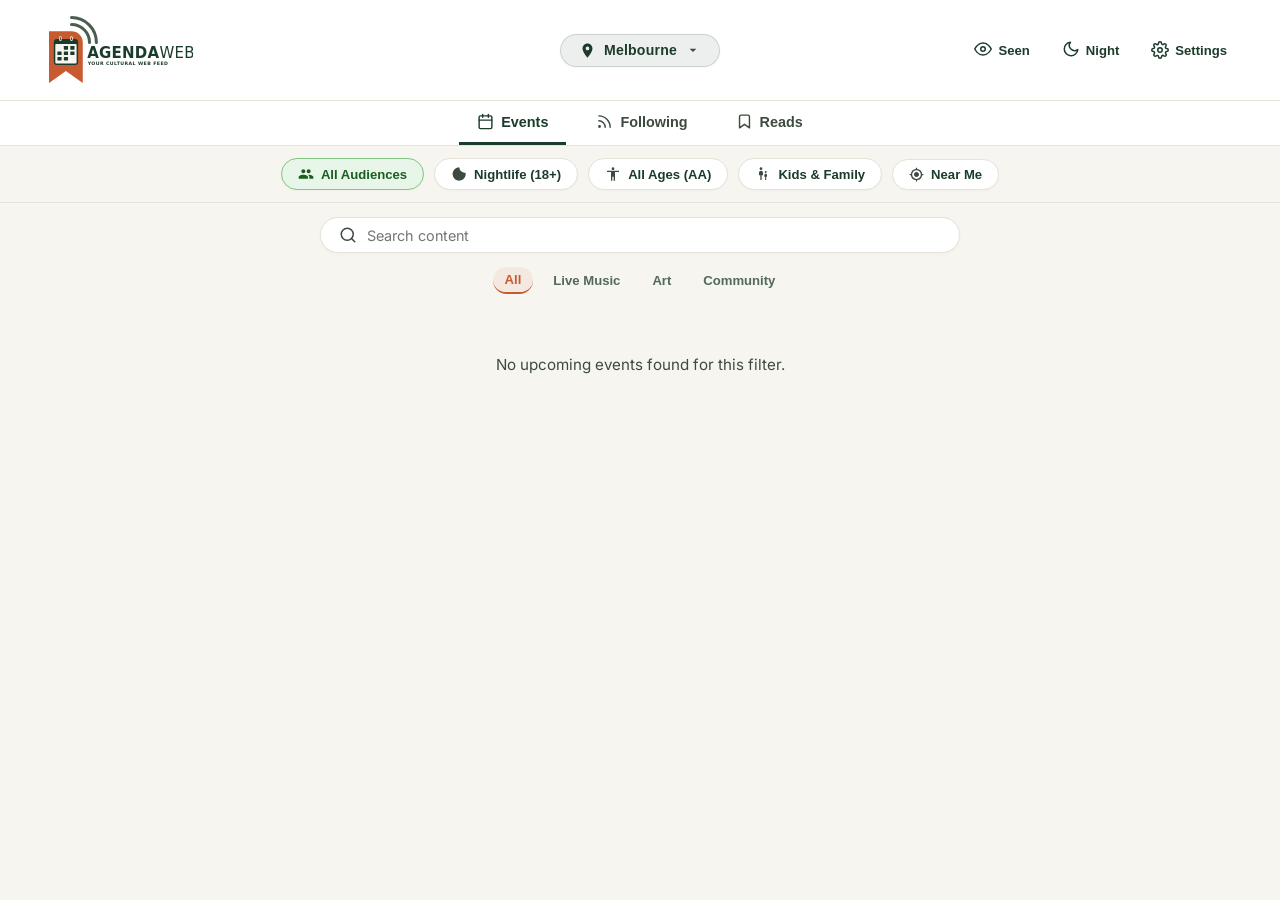
==== commit 71e7aee0: "UI: Move help button into settings, remove event card source, update search label, dynamic feed load" ====
--- a/Application/index.html
+++ b/Application/index.html
@@ -55,15 +55,6 @@
         <span class="btn-text" id="hide-seen-label">Seen</span>
       </button>
 
-      <button class="m3-icon-btn" onclick="toggleHelpModal()" title="About AgendaWeb">
-        <svg class="m3-icon" viewBox="0 0 24 24" width="18" height="18" fill="none" stroke="currentColor" stroke-width="2" stroke-linecap="round" stroke-linejoin="round">
-          <circle cx="12" cy="12" r="10"></circle>
-          <line x1="12" y1="16" x2="12" y2="12"></line>
-          <line x1="12" y1="8" x2="12.01" y2="8"></line>
-        </svg>
-        <span class="btn-text">Help</span>
-      </button>
-
       <!-- Theme Mode Toggle (Nightfall / Light) -->
       <button class="m3-icon-btn" id="theme-toggle-btn" onclick="toggleTheme()" title="Toggle Nightfall Mode" aria-label="Toggle Nightfall Mode">
         <span id="theme-toggle-icon">
@@ -177,7 +168,7 @@
         <circle cx="11" cy="11" r="8"></circle>
         <line x1="21" y1="21" x2="16.65" y2="16.65"></line>
       </svg>
-      <input type="search" id="feed-search" class="m3-search-input" placeholder="Search gigs, artists, venues, suburbs..." oninput="handleFeedSearch(this.value)">
+      <input type="search" id="feed-search" class="m3-search-input" placeholder="Search content" oninput="handleFeedSearch(this.value)">
     </div>
   </div>
 
@@ -186,14 +177,23 @@
 
   <!-- Dynamic Broadsheet Feed -->
   <main class="feed-container" id="feed">
-    <div class="state-message">Loading cultural feed...</div>
+    <div class="state-message">Loading Events feed...</div>
   </main>
 
   <!-- Main Settings Drawer Modal -->
   <div class="modal-overlay" id="settings-modal" onclick="if(event.target===this) toggleSettingsModal()">
     <div class="modal-content">
       <div class="modal-header">
-        <h3>Reader Preferences & Tools</h3>
+        <div style="display:flex; align-items:center; gap:8px;">
+          <h3 style="margin:0;">Reader Preferences & Tools</h3>
+          <button class="m3-icon-btn" onclick="toggleHelpModal()" title="About AgendaWeb & Help" aria-label="About AgendaWeb & Help" style="padding:4px; height:28px; width:28px; min-width:28px; border-radius:50%; background:var(--color-oat); color:var(--color-nightfall); display:inline-flex; align-items:center; justify-content:center; border:none; cursor:pointer;">
+            <svg class="m3-icon" viewBox="0 0 24 24" width="16" height="16" fill="none" stroke="currentColor" stroke-width="2" stroke-linecap="round" stroke-linejoin="round">
+              <circle cx="12" cy="12" r="10"></circle>
+              <line x1="12" y1="16" x2="12" y2="12"></line>
+              <line x1="12" y1="8" x2="12.01" y2="8"></line>
+            </svg>
+          </button>
+        </div>
         <button class="icon-btn" onclick="toggleSettingsModal()">✕</button>
       </div>
 
--- a/Application/css/style.css
+++ b/Application/css/style.css
@@ -1102,6 +1102,10 @@
   z-index: 1000;
 }
 
+#help-modal {
+  z-index: 1100;
+}
+
 .modal-content {
   background: var(--color-white);
   border-radius: var(--radius-md);
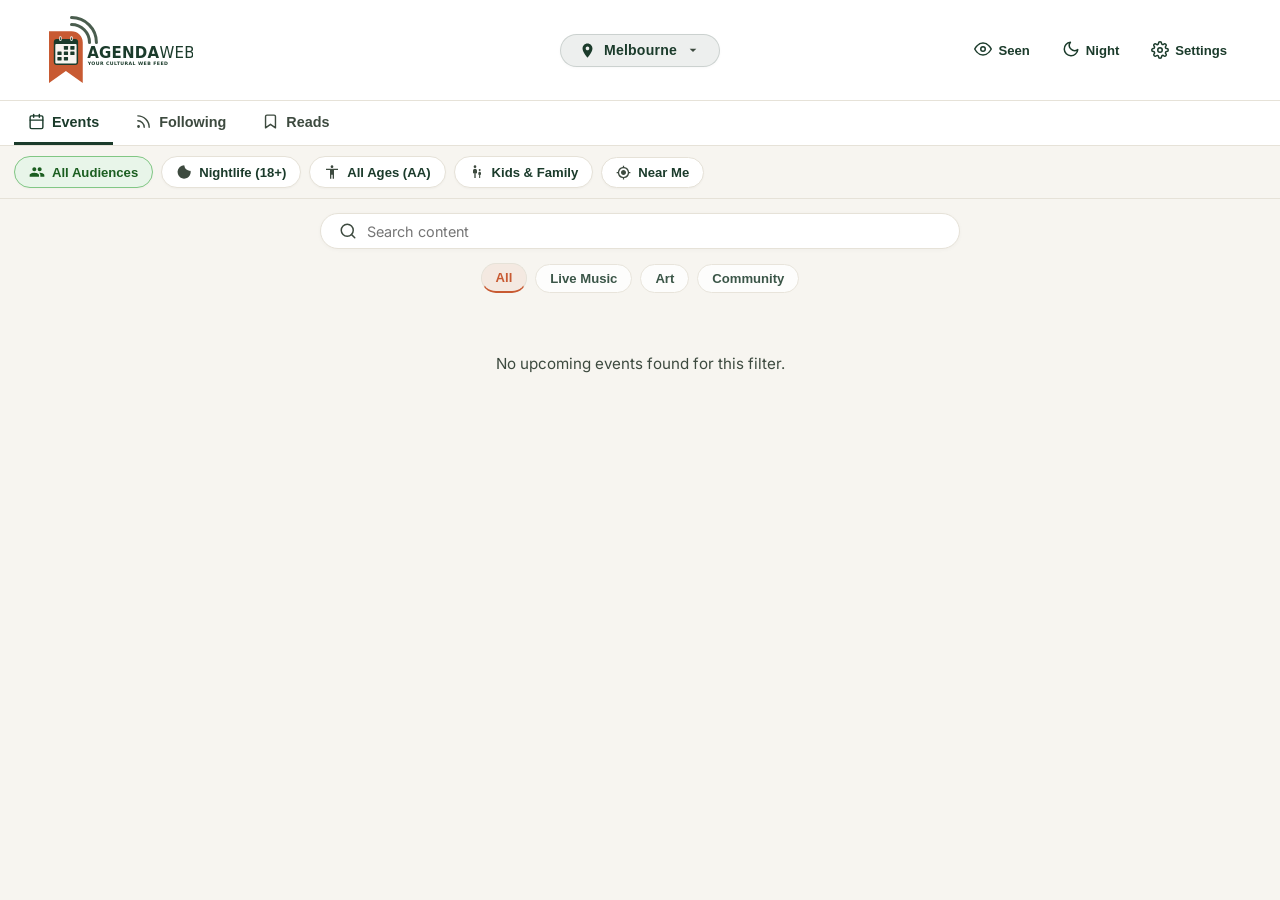
==== commit bac677a2: "Fix: Lock Events tab to left corner on mobile, add scroll affordance hint, and bump cache-busting ve" ====
--- a/Application/index.html
+++ b/Application/index.html
@@ -17,8 +17,8 @@
   <link href="https://fonts.googleapis.com/css2?family=Inter:wght@400;500;600;700;800&family=Playfair+Display:wght@700&display=swap" rel="stylesheet">
 
   <!-- Modular Stylesheets -->
-  <link rel="stylesheet" href="css/tokens.css">
-  <link rel="stylesheet" href="css/style.css">
+  <link rel="stylesheet" href="css/tokens.css?v=0.5.1">
+  <link rel="stylesheet" href="css/style.css?v=0.5.1">
 </head>
 <body>
 
@@ -444,7 +444,7 @@
       <div class="help-section">
         <div style="display:flex; justify-content:space-between; align-items:center; margin-bottom:10px;">
           <div class="help-title" style="margin-bottom:0;">What is AgendaWeb?</div>
-          <span class="version-pill">Version 0.5.0</span>
+          <span class="version-pill">Version 0.5.1</span>
         </div>
         <p class="help-text" style="font-size:0.95rem; line-height:1.6; color:var(--color-nightfall); margin-bottom:12px;">
           <strong>AgendaWeb</strong> is an independent, community-first cultural guide celebrating Melbourne’s live music, neighborhood arts, zine culture, and grassroots events.
@@ -576,8 +576,8 @@
   </div>
 
   <!-- Modular Scripts -->
-  <script src="js/db.js"></script>
-  <script src="js/api.js"></script>
-  <script src="js/app.js"></script>
+  <script src="js/db.js?v=0.5.1"></script>
+  <script src="js/api.js?v=0.5.1"></script>
+  <script src="js/app.js?v=0.5.1"></script>
 </body>
 </html>
--- a/Application/css/style.css
+++ b/Application/css/style.css
@@ -198,21 +198,29 @@
 /* Material 3 Channels Navigation Tabs */
 .m3-tabs, .tabs {
   display: flex;
-  justify-content: center;
-  gap: 12px;
-  padding: 0 20px;
+  justify-content: flex-start !important;
+  align-items: center;
+  gap: 8px;
+  padding: 0 14px;
   background: var(--color-white);
   border-bottom: 1px solid var(--color-oat);
   overflow-x: auto;
+  overflow-y: hidden;
   scrollbar-width: none;
+  -webkit-overflow-scrolling: touch;
+  overscroll-behavior-x: contain;
 }
 .m3-tabs::-webkit-scrollbar, .tabs::-webkit-scrollbar { display: none; }
+.m3-tabs::after, .tabs::after {
+  content: '';
+  flex: 0 0 14px;
+}
 
 .m3-tab-btn, .tab-btn {
   background: transparent;
   border: none;
   border-bottom: 3px solid transparent;
-  padding: 12px 18px;
+  padding: 12px 14px;
   font-size: 0.9rem;
   font-weight: 600;
   color: var(--color-text-muted);
@@ -223,6 +231,7 @@
   gap: 7px;
   transition: all 0.2s ease;
   border-radius: 0;
+  flex-shrink: 0;
 }
 
 .m3-tab-btn .tab-icon, .tab-btn .tab-icon {
@@ -252,22 +261,29 @@
 /* Material 3 Audience Filter Chips */
 .m3-chip-bar, .audience-filter-bar {
   display: flex;
-  justify-content: center;
-  align-items: center;
-  gap: 10px;
-  padding: 12px 20px;
+  justify-content: flex-start !important;
+  align-items: center;
+  gap: 8px;
+  padding: 10px 14px;
   background: var(--color-chalk);
   border-bottom: 1px solid var(--color-oat);
   overflow-x: auto;
+  overflow-y: hidden;
   scrollbar-width: none;
+  -webkit-overflow-scrolling: touch;
+  overscroll-behavior-x: contain;
 }
 .m3-chip-bar::-webkit-scrollbar, .audience-filter-bar::-webkit-scrollbar { display: none; }
+.m3-chip-bar::after, .audience-filter-bar::after {
+  content: '';
+  flex: 0 0 14px;
+}
 
 .m3-chip, .audience-btn {
   background: var(--color-white);
   border: 1px solid var(--color-oat);
   border-radius: 9999px;
-  padding: 7px 16px;
+  padding: 7px 14px;
   font-size: 0.82rem;
   font-weight: 600;
   color: var(--color-nightfall);
@@ -278,6 +294,7 @@
   gap: 7px;
   transition: all 0.2s ease;
   box-shadow: 0 1px 2px rgba(0, 0, 0, 0.03);
+  flex-shrink: 0;
 }
 
 .m3-chip .chip-icon, .audience-btn .chip-icon {
@@ -352,33 +369,34 @@
   font-family: inherit;
 }
 
-/* Sub-filter Bar (Dynamic Categories) */
+/* Sub-filter Bar (Dynamic Categories & Feeds) */
 .sub-filter {
   display: flex;
-  justify-content: center;
+  justify-content: flex-start;
   align-items: center;
   flex-wrap: wrap;
   gap: 8px;
   max-width: var(--max-content-width);
   margin: 6px auto 14px auto;
-  padding: 4px 20px;
+  padding: 4px 16px;
   font-size: 0.82rem;
   scrollbar-width: none;
 }
 .sub-filter::-webkit-scrollbar { display: none; }
 
 .filter-pill {
-  background: transparent;
-  border: none;
-  padding: 5px 12px;
-  color: var(--color-nightfall);
-  opacity: 0.75;
+  background: var(--color-white);
+  border: 1px solid var(--color-oat);
+  padding: 6px 14px;
+  color: var(--color-nightfall);
+  opacity: 0.85;
   cursor: pointer;
   font-weight: 600;
   border-radius: 9999px;
   font-size: 0.82rem;
   white-space: nowrap;
   transition: all 0.15s ease;
+  flex-shrink: 0;
 }
 
 .filter-pill:hover {
@@ -405,6 +423,18 @@
 .filter-pill.more-pill:hover {
   border-color: var(--color-sage-green);
   background: rgba(27, 59, 43, 0.06);
+}
+
+@media (min-width: 900px) {
+  .m3-tabs, .tabs {
+    justify-content: safe center;
+  }
+  .m3-chip-bar, .audience-filter-bar {
+    justify-content: safe center;
+  }
+  .sub-filter {
+    justify-content: safe center;
+  }
 }
 
 /* Feed Container (Responsive Broadsheet Grid) */
@@ -1411,19 +1441,6 @@
   color: var(--color-text-muted);
 }
 
-/* Audience Filter Bar (Age & Family Restrictions) */
-.audience-filter-bar {
-  display: flex;
-  align-items: center;
-  gap: 8px;
-  padding: 10px 20px;
-  background: var(--color-white);
-  border-bottom: 1px solid var(--color-oat);
-  overflow-x: auto;
-  scrollbar-width: none;
-}
-.audience-filter-bar::-webkit-scrollbar { display: none; }
-
 .audience-btn {
   background: var(--color-chalk);
   border: 1px solid var(--color-oat);
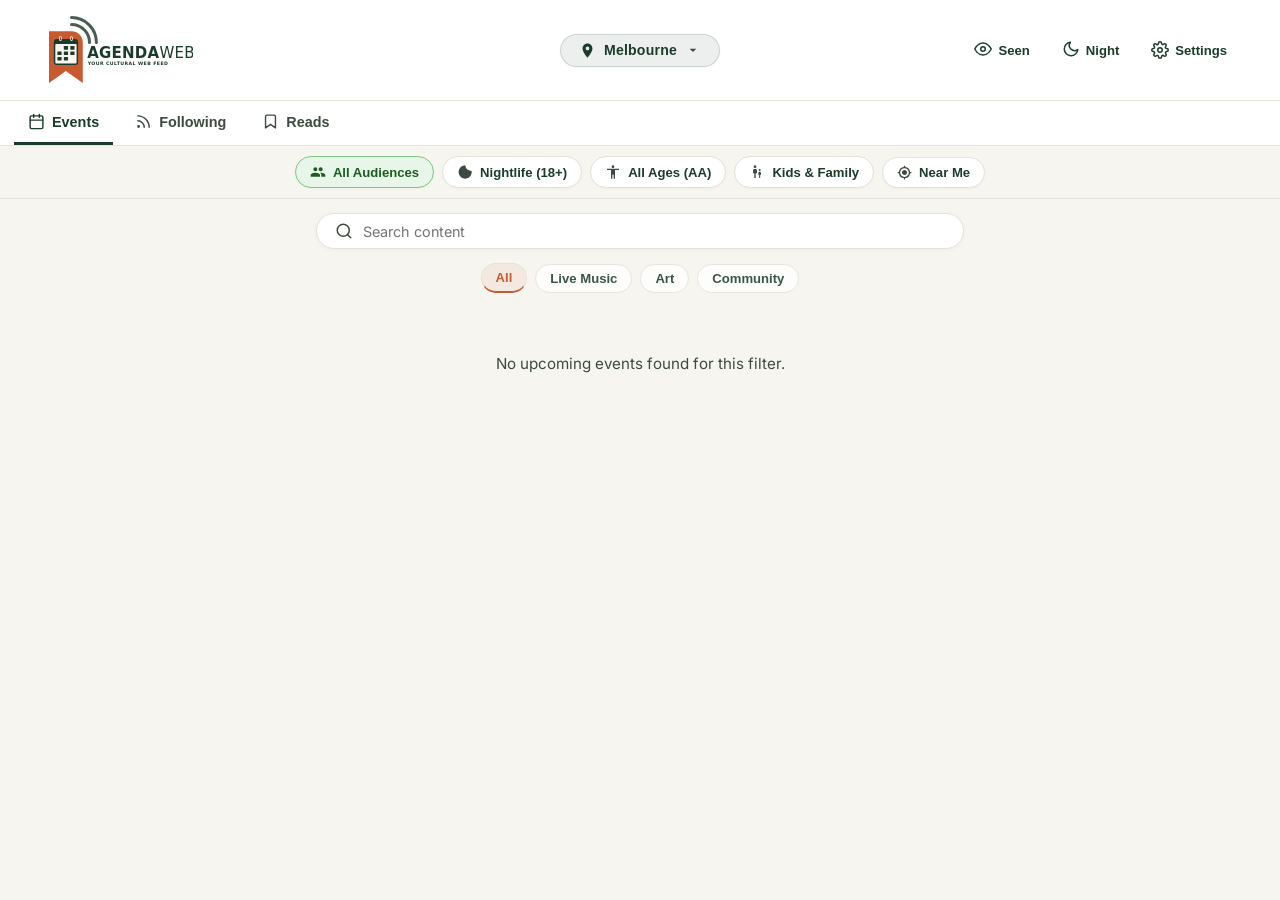
==== commit 880b392b: "UI: Center filters with 16px edge padding and match feed width boundaries on larger viewports" ====
--- a/Application/index.html
+++ b/Application/index.html
@@ -17,8 +17,8 @@
   <link href="https://fonts.googleapis.com/css2?family=Inter:wght@400;500;600;700;800&family=Playfair+Display:wght@700&display=swap" rel="stylesheet">
 
   <!-- Modular Stylesheets -->
-  <link rel="stylesheet" href="css/tokens.css?v=0.5.1">
-  <link rel="stylesheet" href="css/style.css?v=0.5.1">
+  <link rel="stylesheet" href="css/tokens.css?v=0.5.2">
+  <link rel="stylesheet" href="css/style.css?v=0.5.2">
 </head>
 <body>
 
@@ -444,7 +444,7 @@
       <div class="help-section">
         <div style="display:flex; justify-content:space-between; align-items:center; margin-bottom:10px;">
           <div class="help-title" style="margin-bottom:0;">What is AgendaWeb?</div>
-          <span class="version-pill">Version 0.5.1</span>
+          <span class="version-pill">Version 0.5.2</span>
         </div>
         <p class="help-text" style="font-size:0.95rem; line-height:1.6; color:var(--color-nightfall); margin-bottom:12px;">
           <strong>AgendaWeb</strong> is an independent, community-first cultural guide celebrating Melbourne’s live music, neighborhood arts, zine culture, and grassroots events.
@@ -576,8 +576,8 @@
   </div>
 
   <!-- Modular Scripts -->
-  <script src="js/db.js?v=0.5.1"></script>
-  <script src="js/api.js?v=0.5.1"></script>
-  <script src="js/app.js?v=0.5.1"></script>
+  <script src="js/db.js?v=0.5.2"></script>
+  <script src="js/api.js?v=0.5.2"></script>
+  <script src="js/app.js?v=0.5.2"></script>
 </body>
 </html>
--- a/Application/css/style.css
+++ b/Application/css/style.css
@@ -261,10 +261,10 @@
 /* Material 3 Audience Filter Chips */
 .m3-chip-bar, .audience-filter-bar {
   display: flex;
-  justify-content: flex-start !important;
+  justify-content: safe center;
   align-items: center;
   gap: 8px;
-  padding: 10px 14px;
+  padding: 10px 16px;
   background: var(--color-chalk);
   border-bottom: 1px solid var(--color-oat);
   overflow-x: auto;
@@ -272,12 +272,9 @@
   scrollbar-width: none;
   -webkit-overflow-scrolling: touch;
   overscroll-behavior-x: contain;
+  box-sizing: border-box;
 }
 .m3-chip-bar::-webkit-scrollbar, .audience-filter-bar::-webkit-scrollbar { display: none; }
-.m3-chip-bar::after, .audience-filter-bar::after {
-  content: '';
-  flex: 0 0 14px;
-}
 
 .m3-chip, .audience-btn {
   background: var(--color-white);
@@ -332,9 +329,10 @@
 
 /* Material 3 Search Bar */
 .m3-search-bar-wrap, .search-filter-bar {
-  max-width: 680px;
+  max-width: var(--max-content-width);
   margin: 14px auto 10px auto;
-  padding: 0 20px;
+  padding: 0 16px;
+  box-sizing: border-box;
 }
 
 .m3-search-bar, .search-input-wrap {
@@ -372,13 +370,14 @@
 /* Sub-filter Bar (Dynamic Categories & Feeds) */
 .sub-filter {
   display: flex;
-  justify-content: flex-start;
+  justify-content: center;
   align-items: center;
   flex-wrap: wrap;
   gap: 8px;
   max-width: var(--max-content-width);
   margin: 6px auto 14px auto;
   padding: 4px 16px;
+  box-sizing: border-box;
   font-size: 0.82rem;
   scrollbar-width: none;
 }
@@ -433,7 +432,7 @@
     justify-content: safe center;
   }
   .sub-filter {
-    justify-content: safe center;
+    justify-content: center;
   }
 }
 
@@ -442,6 +441,7 @@
   max-width: var(--max-content-width);
   margin: 16px auto;
   padding: 0 16px;
+  box-sizing: border-box;
 }
 
 @media (min-width: 1024px) {
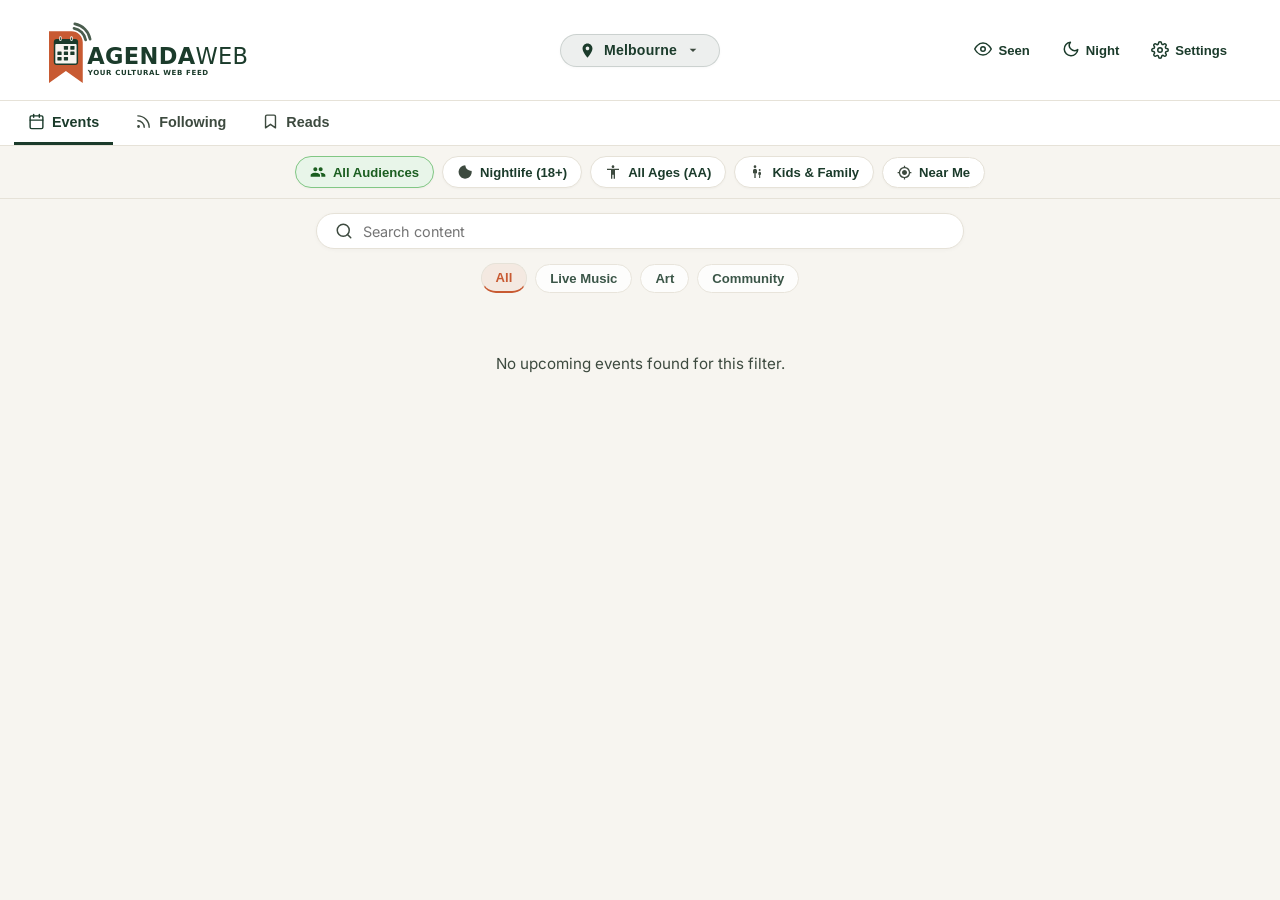
==== commit ac28d298: "Brand & Docs: Update logo/icon vector assets, bump PWA cache to v0.5.3, and refresh deployment docs" ====
--- a/Application/index.html
+++ b/Application/index.html
@@ -17,8 +17,8 @@
   <link href="https://fonts.googleapis.com/css2?family=Inter:wght@400;500;600;700;800&family=Playfair+Display:wght@700&display=swap" rel="stylesheet">
 
   <!-- Modular Stylesheets -->
-  <link rel="stylesheet" href="css/tokens.css?v=0.5.2">
-  <link rel="stylesheet" href="css/style.css?v=0.5.2">
+  <link rel="stylesheet" href="css/tokens.css?v=0.5.3">
+  <link rel="stylesheet" href="css/style.css?v=0.5.3">
 </head>
 <body>
 
@@ -444,7 +444,7 @@
       <div class="help-section">
         <div style="display:flex; justify-content:space-between; align-items:center; margin-bottom:10px;">
           <div class="help-title" style="margin-bottom:0;">What is AgendaWeb?</div>
-          <span class="version-pill">Version 0.5.2</span>
+          <span class="version-pill">Version 0.5.3</span>
         </div>
         <p class="help-text" style="font-size:0.95rem; line-height:1.6; color:var(--color-nightfall); margin-bottom:12px;">
           <strong>AgendaWeb</strong> is an independent, community-first cultural guide celebrating Melbourne’s live music, neighborhood arts, zine culture, and grassroots events.
@@ -576,8 +576,8 @@
   </div>
 
   <!-- Modular Scripts -->
-  <script src="js/db.js?v=0.5.2"></script>
-  <script src="js/api.js?v=0.5.2"></script>
-  <script src="js/app.js?v=0.5.2"></script>
+  <script src="js/db.js?v=0.5.3"></script>
+  <script src="js/api.js?v=0.5.3"></script>
+  <script src="js/app.js?v=0.5.3"></script>
 </body>
 </html>
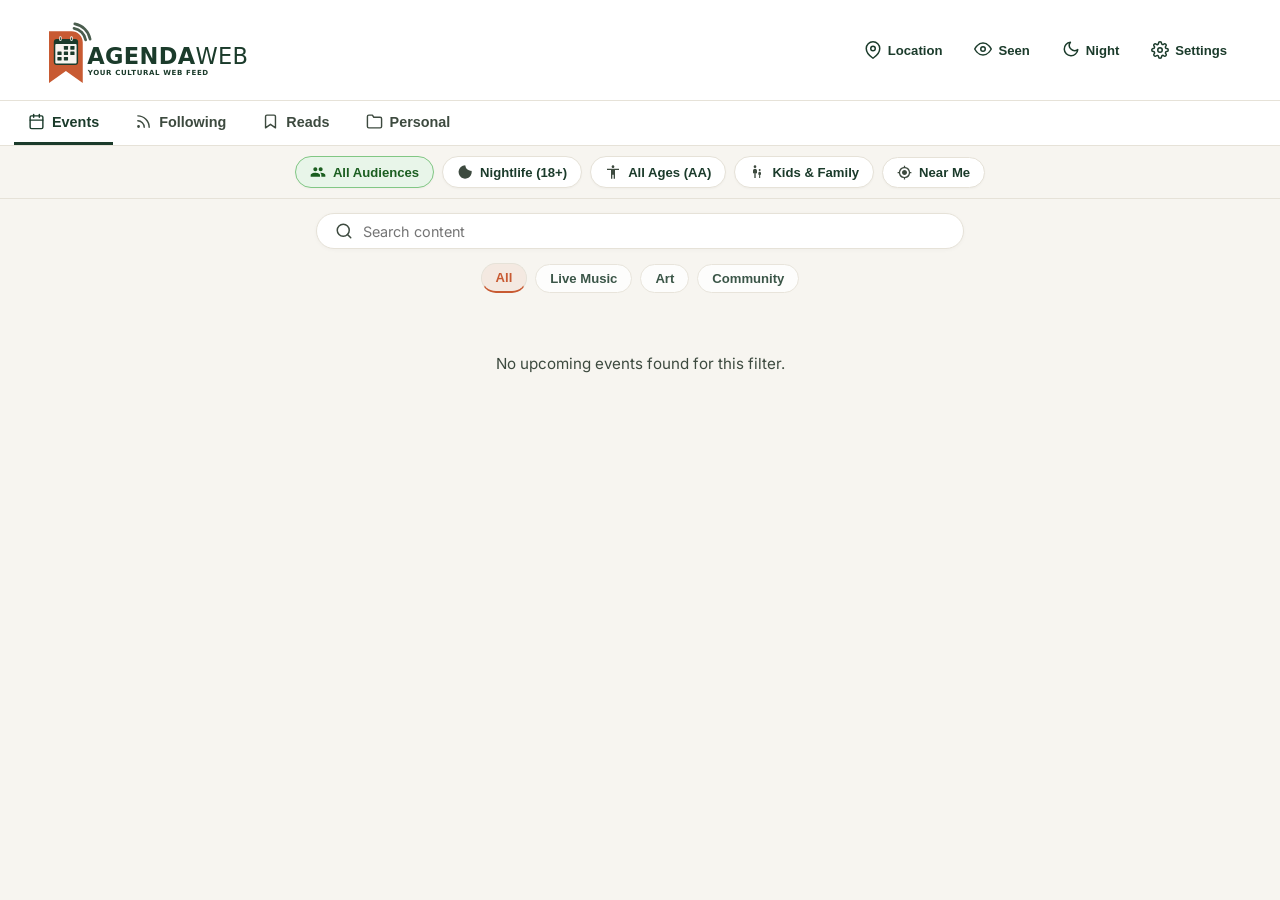
==== commit 460f07f4: "Removing curated channels, Organising personal feeds and card layouts" ====
--- a/Application/index.html
+++ b/Application/index.html
@@ -7,7 +7,7 @@
   <meta name="description" content="Open-web, decentralized cultural calendar and editorial magazine reader for Australia.">
   <meta name="color-scheme" content="light dark">
   <link rel="icon" type="image/svg+xml" href="assets/icon.svg">
-  <link rel="apple-touch-icon" href="assets/icon.svg">
+  <link rel="apple-touch-icon" sizes="180x180" href="assets/apple-touch-icon.png">
   <link rel="manifest" href="manifest.webmanifest">
   <meta name="theme-color" content="#1B3B2B">
 
@@ -15,6 +15,10 @@
   <link rel="preconnect" href="https://fonts.googleapis.com">
   <link rel="preconnect" href="https://fonts.gstatic.com" crossorigin>
   <link href="https://fonts.googleapis.com/css2?family=Inter:wght@400;500;600;700;800&family=Playfair+Display:wght@700&display=swap" rel="stylesheet">
+
+  <!-- RSS & iCalendar Feed Auto-Discovery for Readers and Aggregators -->
+  <link rel="alternate" type="application/rss+xml" title="AgendaWeb Events & Gigs RSS Feed" href="feed.php">
+  <link rel="alternate" type="text/calendar" title="AgendaWeb Events iCalendar (.ics)" href="calendar.php?venue=all">
 
   <!-- Modular Stylesheets -->
   <link rel="stylesheet" href="css/tokens.css?v=0.5.3">
@@ -30,20 +34,27 @@
       </a>
     </div>
 
-    <!-- Centered Material 3 Tonal City Selector Pill -->
-    <div class="header-center">
-      <button class="m3-city-pill" id="city-selector-btn" onclick="openCityModal()" title="Select City Hub">
-        <svg class="m3-icon" viewBox="0 0 24 24" width="17" height="17" fill="currentColor">
-          <path d="M12 2C8.13 2 5 5.13 5 9c0 5.25 7 13 7 13s7-7.75 7-13c0-3.87-3.13-7-7-7zm0 9.5c-1.38 0-2.5-1.12-2.5-2.5s1.12-2.5 2.5-2.5 2.5 1.12 2.5 2.5-1.12 2.5-2.5 2.5z"/>
-        </svg>
-        <span id="current-city-label" class="m3-city-text">Melbourne VIC</span>
-        <svg class="m3-arrow" viewBox="0 0 24 24" width="16" height="16" fill="currentColor">
-          <path d="M7 10l5 5 5-5z"/>
-        </svg>
-      </button>
-    </div>
-
     <div class="header-right header-actions">
+      <!-- Location Selector (Outline/No Fill, opens small Melbourne option) -->
+      <div class="location-popover-wrap">
+        <button class="m3-icon-btn" id="header-location-btn" onclick="toggleLocationOption(event)" title="Location: Melbourne" aria-label="Location">
+          <svg class="m3-icon" viewBox="0 0 24 24" width="18" height="18" fill="none" stroke="currentColor" stroke-width="2" stroke-linecap="round" stroke-linejoin="round">
+            <path d="M21 10c0 7-9 13-9 13s-9-6-9-13a9 9 0 0 1 18 0z"></path>
+            <circle cx="12" cy="10" r="3"></circle>
+          </svg>
+          <span class="btn-text">Location</span>
+        </button>
+        <div class="location-mini-popup" id="location-mini-popup" style="display:none;">
+          <div class="location-mini-item">
+            <svg viewBox="0 0 24 24" width="14" height="14" fill="none" stroke="currentColor" stroke-width="2" stroke-linecap="round" stroke-linejoin="round">
+              <path d="M21 10c0 7-9 13-9 13s-9-6-9-13a9 9 0 0 1 18 0z"></path>
+              <circle cx="12" cy="10" r="3"></circle>
+            </svg>
+            <span>Melbourne</span>
+          </div>
+        </div>
+      </div>
+
       <!-- Toggle Hide Seen Cards (Eye Icon) -->
       <button class="m3-icon-btn" id="hide-seen-btn" onclick="toggleHideSeenCards()" title="Hide cards marked as seen">
         <span id="hide-seen-icon">
@@ -75,9 +86,9 @@
     </div>
   </header>
 
-  <!-- Channels Navigation (Material 3 Tabs) -->
+  <!-- Channels Navigation (Material 3 Tabs with Drag & Drop Reordering) -->
   <nav class="m3-tabs" id="main-tabs">
-    <button class="m3-tab-btn active" data-tab="events" onclick="setTab('events')">
+    <button class="m3-tab-btn active" data-tab="events" draggable="true" onclick="setTab('events')">
       <svg class="tab-icon" viewBox="0 0 24 24" width="17" height="17" fill="none" stroke="currentColor" stroke-width="2" stroke-linecap="round" stroke-linejoin="round">
         <rect x="3" y="4" width="18" height="18" rx="2" ry="2"></rect>
         <line x1="16" y1="2" x2="16" y2="6"></line>
@@ -86,7 +97,7 @@
       </svg>
       <span>Events</span>
     </button>
-    <button class="m3-tab-btn" id="tab-btn-following" data-tab="following" onclick="setTab('following')">
+    <button class="m3-tab-btn" id="tab-btn-following" data-tab="following" draggable="true" onclick="setTab('following')">
       <svg class="tab-icon" viewBox="0 0 24 24" width="17" height="17" fill="none" stroke="currentColor" stroke-width="2" stroke-linecap="round" stroke-linejoin="round">
         <path d="M4 11a9 9 0 0 1 9 9"></path>
         <path d="M4 4a16 16 0 0 1 16 16"></path>
@@ -94,33 +105,11 @@
       </svg>
       <span>Following</span>
     </button>
-    <button class="m3-tab-btn" data-tab="reads" onclick="setTab('reads')">
+    <button class="m3-tab-btn" data-tab="reads" draggable="true" onclick="setTab('reads')">
       <svg class="tab-icon" viewBox="0 0 24 24" width="17" height="17" fill="none" stroke="currentColor" stroke-width="2" stroke-linecap="round" stroke-linejoin="round">
         <path d="M19 21l-7-5-7 5V5a2 2 0 0 1 2-2h10a2 2 0 0 1 2 2z"></path>
       </svg>
       <span>Reads</span>
-    </button>
-    <button class="m3-tab-btn" id="tab-btn-blogs" data-tab="blogs" style="display:none;" onclick="setTab('blogs')">
-      <svg class="tab-icon" viewBox="0 0 24 24" width="17" height="17" fill="none" stroke="currentColor" stroke-width="2" stroke-linecap="round" stroke-linejoin="round">
-        <path d="M12 20h9"></path>
-        <path d="M16.5 3.5a2.121 2.121 0 0 1 3 3L7 19l-4 1 1-4L16.5 3.5z"></path>
-      </svg>
-      <span>Blogs</span>
-    </button>
-    <button class="m3-tab-btn" id="tab-btn-news" data-tab="news" style="display:none;" onclick="setTab('news')">
-      <svg class="tab-icon" viewBox="0 0 24 24" width="17" height="17" fill="none" stroke="currentColor" stroke-width="2" stroke-linecap="round" stroke-linejoin="round">
-        <path d="M4 22h16a2 2 0 0 0 2-2V4a2 2 0 0 0-2-2H8a2 2 0 0 0-2 2v16a2 2 0 0 1-2 2Zm0 0a2 2 0 0 1-2-2v-9c0-1.1.9-2 2-2h2"></path>
-        <path d="M18 14h-8"></path>
-        <path d="M15 18h-5"></path>
-        <path d="M10 6h8v4h-8V6Z"></path>
-      </svg>
-      <span>News</span>
-    </button>
-    <button class="m3-tab-btn" id="tab-btn-personal" data-tab="personal" style="display:none;" onclick="setTab('personal')">
-      <svg class="tab-icon" viewBox="0 0 24 24" width="17" height="17" fill="none" stroke="currentColor" stroke-width="2" stroke-linecap="round" stroke-linejoin="round">
-        <path d="M22 19a2 2 0 0 1-2 2H4a2 2 0 0 1-2-2V5a2 2 0 0 1 2-2h5l2 3h9a2 2 0 0 1 2 2z"></path>
-      </svg>
-      <span>Personal</span>
     </button>
   </nav>
 
@@ -200,29 +189,15 @@
       <!-- Broadsheet Channels -->
       <div class="settings-section">
         <div class="settings-section-header">
-          <div class="settings-section-title">Curated Channels</div>
-          <div class="settings-section-desc">Choose which optional reading channels appear in your top navigation bar.</div>
+          <div class="settings-section-title">Core Channels</div>
+          <div class="settings-section-desc">Events, Following lineup, and private Reading queue are active by default.</div>
         </div>
         <div class="setting-row">
           <div class="setting-label">
-            <h4>Events & Reads</h4>
+            <h4>Events, Following & Reads</h4>
             <p>Core cultural broadsheet and private reading queue (always active).</p>
           </div>
           <span style="font-size:0.75rem; background:#e8f5e9; color:#2e7d32; font-weight:700; padding:3px 8px; border-radius:12px;">ACTIVE</span>
-        </div>
-        <div class="setting-row">
-          <div class="setting-label">
-            <h4>Blogs & Articles</h4>
-            <p>Curated cultural reviews.</p>
-          </div>
-          <input type="checkbox" id="channel-blogs-check" onchange="toggleChannel('show_blogs', this.checked)">
-        </div>
-        <div class="setting-row">
-          <div class="setting-label">
-            <h4>News</h4>
-            <p>public Broadcasters.</p>
-          </div>
-          <input type="checkbox" id="channel-news-check" onchange="toggleChannel('show_news', this.checked)">
         </div>
       </div>
 
--- a/Application/css/style.css
+++ b/Application/css/style.css
@@ -168,31 +168,84 @@
 /* Mobile Header Adjustment */
 @media (max-width: 640px) {
   header, .app-header {
-    flex-wrap: wrap;
+    flex-wrap: nowrap;
     padding: 10px 14px;
     gap: 8px;
   }
   .header-left {
     order: 1;
-    flex: auto;
+    flex: 1;
   }
   .header-right {
     order: 2;
     flex: auto;
-  }
-  .header-center {
-    order: 3;
-    width: 100%;
-    flex: none;
-    margin-top: 4px;
-  }
-  .m3-city-pill {
-    width: 100%;
-    justify-content: center;
+    justify-content: flex-end;
   }
   .m3-icon-btn .btn-text {
     display: none;
   }
+}
+
+/* Location Mini Popup */
+.location-popover-wrap {
+  position: relative;
+  display: inline-flex;
+}
+
+.location-mini-popup {
+  position: absolute;
+  top: calc(100% + 8px);
+  right: 0;
+  background: var(--bg-surface);
+  border: 1px solid var(--border-subtle);
+  border-radius: var(--radius-sm);
+  box-shadow: 0 4px 16px rgba(0, 0, 0, 0.14);
+  padding: 4px;
+  z-index: 1000;
+  min-width: 120px;
+}
+
+.location-mini-item {
+  display: flex;
+  align-items: center;
+  gap: 8px;
+  padding: 8px 12px;
+  font-size: 0.85rem;
+  font-weight: 600;
+  color: var(--text-secondary);
+  border-radius: var(--radius-sm);
+  background: var(--bg-surface-tonal);
+  cursor: default;
+  user-select: none;
+  white-space: nowrap;
+}
+
+.location-mini-item svg {
+  flex-shrink: 0;
+  color: var(--color-racing-green);
+}
+
+/* Drag and Drop Reordering for M3 Tabs */
+.m3-tab-btn[draggable="true"] {
+  cursor: grab;
+  user-select: none;
+  -webkit-user-select: none;
+  transition: transform 0.15s ease, opacity 0.15s ease, border-color 0.15s ease;
+}
+
+.m3-tab-btn.is-dragging {
+  opacity: 0.45;
+  cursor: grabbing;
+  transform: scale(0.95);
+  background: var(--bg-surface-tonal) !important;
+}
+
+.m3-tab-btn.drag-over-left {
+  box-shadow: -3px 0 0 0 var(--color-amber-rust) inset !important;
+}
+
+.m3-tab-btn.drag-over-right {
+  box-shadow: 3px 0 0 0 var(--color-amber-rust) inset !important;
 }
 
 /* Material 3 Channels Navigation Tabs */
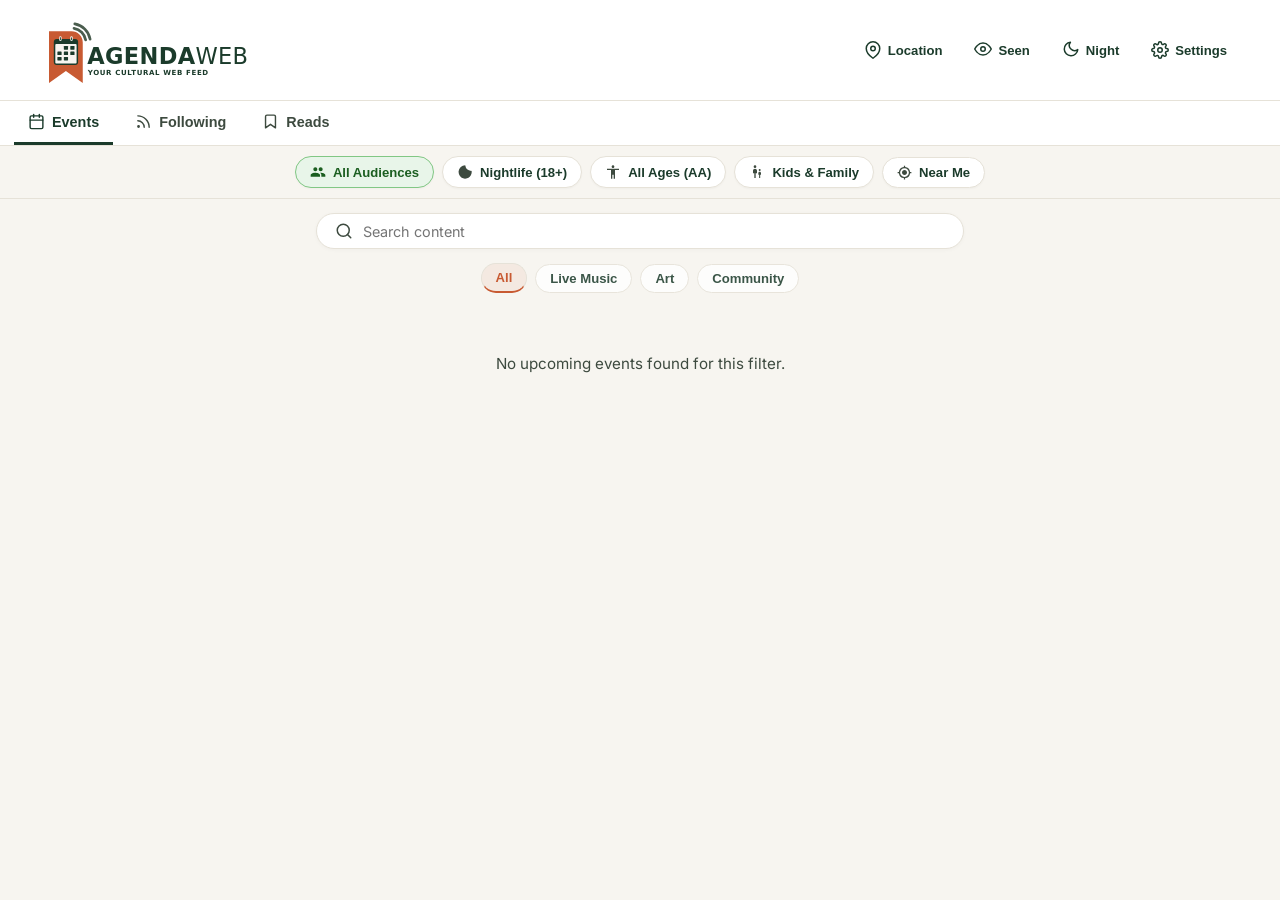
==== commit f159a560: "Small fixes in the layout and loading feeds" ====
--- a/Application/index.html
+++ b/Application/index.html
@@ -21,8 +21,8 @@
   <link rel="alternate" type="text/calendar" title="AgendaWeb Events iCalendar (.ics)" href="calendar.php?venue=all">
 
   <!-- Modular Stylesheets -->
-  <link rel="stylesheet" href="css/tokens.css?v=0.5.3">
-  <link rel="stylesheet" href="css/style.css?v=0.5.3">
+  <link rel="stylesheet" href="css/tokens.css?v=0.6.0">
+  <link rel="stylesheet" href="css/style.css?v=0.6.0">
 </head>
 <body>
 
@@ -203,9 +203,16 @@
 
       <!-- Personal RSS Feeds Manager -->
       <div class="settings-section">
-        <div style="display:flex; justify-content:space-between; align-items:center; margin-bottom:4px;">
+        <div style="display:flex; justify-content:space-between; align-items:center; margin-bottom:4px; flex-wrap:wrap; gap:6px;">
           <div class="settings-section-title" style="margin-bottom:0;">Personal Feeds</div>
-          <button class="btn btn-primary" style="font-size:0.78rem; padding:4px 10px;" onclick="openAddFeedModal()">+ Add Feed</button>
+          <div style="display:flex; gap:6px; align-items:center;">
+            <button class="btn btn-outline" style="font-size:0.75rem; padding:3px 8px;" onclick="handleExportOpml()" title="Export your feeds as standard OPML">Export OPML</button>
+            <label class="btn btn-outline" style="font-size:0.75rem; padding:3px 8px; cursor:pointer; margin-bottom:0;" title="Import feeds from an OPML or XML file">
+              Import OPML
+              <input type="file" accept=".opml,.xml" style="display:none;" onchange="handleImportOpmlFile(this)">
+            </label>
+            <button class="btn btn-primary" style="font-size:0.78rem; padding:4px 10px;" onclick="openAddFeedModal()">+ Add Feed</button>
+          </div>
         </div>
         <div class="settings-section-desc">Subscribe directly to your own RSS or Atom feeds. Saved privately on your device.</div>
         <div id="personal-feeds-list"></div>
@@ -551,8 +558,8 @@
   </div>
 
   <!-- Modular Scripts -->
-  <script src="js/db.js?v=0.5.3"></script>
-  <script src="js/api.js?v=0.5.3"></script>
-  <script src="js/app.js?v=0.5.3"></script>
+  <script src="js/db.js?v=0.6.0"></script>
+  <script src="js/api.js?v=0.6.0"></script>
+  <script src="js/app.js?v=0.6.0"></script>
 </body>
 </html>
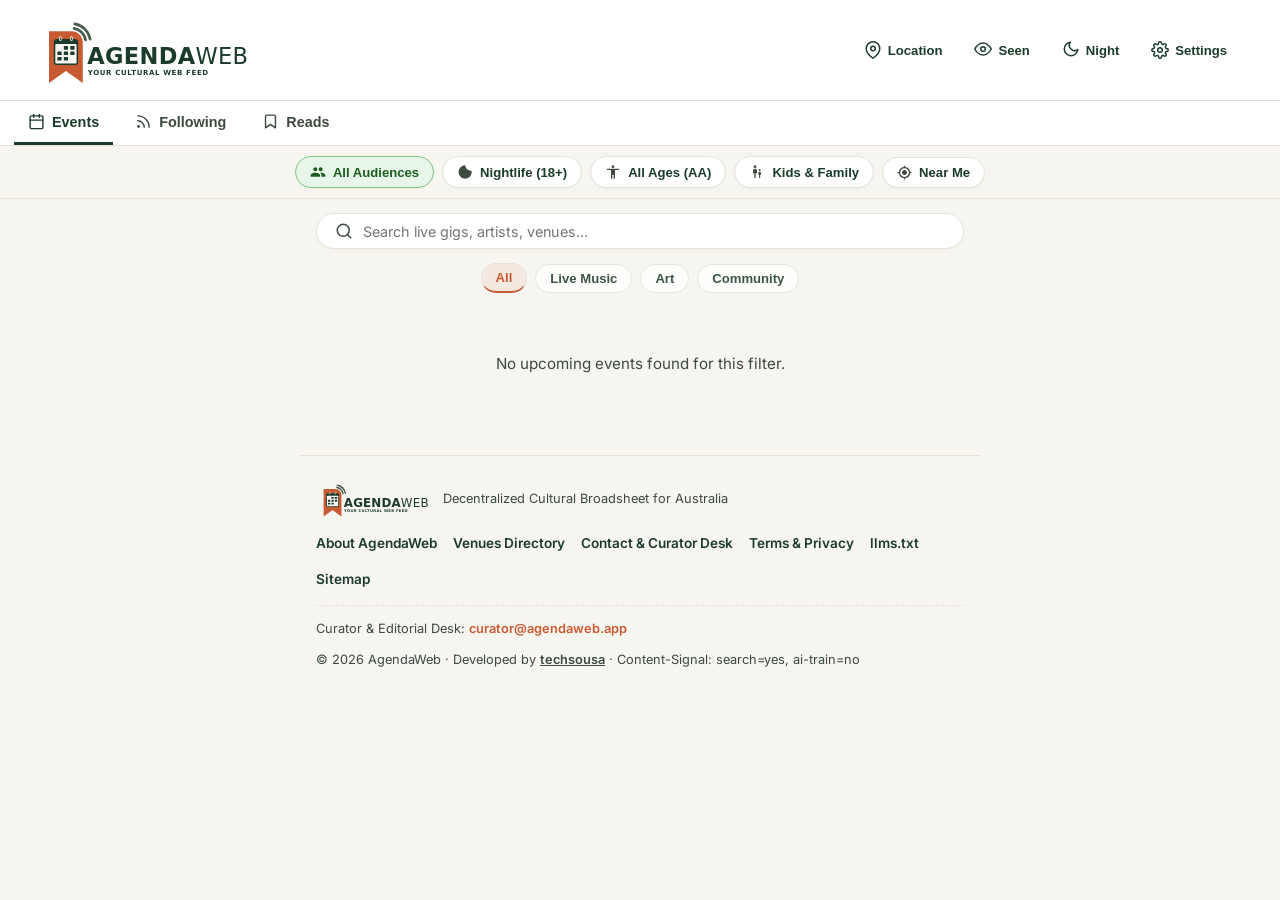
==== commit c6ca9185: "fixing ai read, updating iconography folder" ====
--- a/Application/index.html
+++ b/Application/index.html
@@ -3,26 +3,142 @@
 <head>
   <meta charset="UTF-8">
   <meta name="viewport" content="width=device-width, initial-scale=1.0">
-  <title>AgendaWeb — Your Cultural Web Feed</title>
-  <meta name="description" content="Open-web, decentralized cultural calendar and editorial magazine reader for Australia.">
+  <title>AgendaWeb — Your Cultural Web Feed & Live Gigs Guide</title>
+  <meta name="description" content="Open-web, decentralized cultural calendar and grassroots magazine reader for Melbourne and Australia. Discover live gigs, independent venues, and local arts.">
+  <link rel="canonical" href="https://agendaweb.app/">
   <meta name="color-scheme" content="light dark">
   <link rel="icon" type="image/svg+xml" href="assets/icon.svg">
   <link rel="apple-touch-icon" sizes="180x180" href="assets/apple-touch-icon.png">
   <link rel="manifest" href="manifest.webmanifest">
   <meta name="theme-color" content="#1B3B2B">
 
+  <!-- Open Graph / Social Meta Tags -->
+  <meta property="og:type" content="website">
+  <meta property="og:title" content="AgendaWeb — Your Cultural Web Feed & Live Gigs Guide">
+  <meta property="og:description" content="Open-web, decentralized cultural calendar and grassroots magazine reader for Melbourne and Australia.">
+  <meta property="og:url" content="https://agendaweb.app/">
+  <meta property="og:site_name" content="AgendaWeb">
+  <meta property="og:image" content="https://agendaweb.app/assets/icon-512.png">
+
   <!-- Google Fonts -->
   <link rel="preconnect" href="https://fonts.googleapis.com">
   <link rel="preconnect" href="https://fonts.gstatic.com" crossorigin>
   <link href="https://fonts.googleapis.com/css2?family=Inter:wght@400;500;600;700;800&family=Playfair+Display:wght@700&display=swap" rel="stylesheet">
 
-  <!-- RSS & iCalendar Feed Auto-Discovery for Readers and Aggregators -->
+  <!-- RSS, iCalendar & AI Agent Discovery Links -->
   <link rel="alternate" type="application/rss+xml" title="AgendaWeb Events & Gigs RSS Feed" href="feed.php">
   <link rel="alternate" type="text/calendar" title="AgendaWeb Events iCalendar (.ics)" href="calendar.php?venue=all">
+  <link rel="alternate" type="text/markdown" title="LLM Agent Document" href="llms.txt">
+  <link rel="sitemap" type="application/xml" title="Sitemap" href="sitemap.xml">
+  <link rel="service-desc" type="application/json" title="MCP Server Card" href=".well-known/mcp/server-card.json">
+
+  <!-- JSON-LD Structured Data: Multi-Schema Graph (Organization, LocalBusiness, WebSite, WebApplication, CollectionPage) -->
+  <script type="application/ld+json">
+  {
+    "@context": "https://schema.org",
+    "@graph": [
+      {
+        "@type": "Organization",
+        "@id": "https://agendaweb.app/#organization",
+        "name": "AgendaWeb",
+        "url": "https://agendaweb.app/",
+        "logo": "https://agendaweb.app/assets/logo.svg",
+        "email": "curator@agendaweb.app",
+        "telephone": "+61-3-9000-0000",
+        "founder": {
+          "@type": "Person",
+          "name": "Claudinei Sousa"
+        },
+        "contactPoint": {
+          "@type": "ContactPoint",
+          "contactType": "editorial & curator desk",
+          "email": "curator@agendaweb.app",
+          "telephone": "+61-3-9000-0000",
+          "availableLanguage": ["English", "Portuguese"]
+        },
+        "address": {
+          "@type": "PostalAddress",
+          "addressLocality": "Melbourne",
+          "addressRegion": "VIC",
+          "addressCountry": "AU"
+        },
+        "sameAs": [
+          "https://github.com/claudinei/AgendaWeb",
+          "https://techsousa.com"
+        ]
+      },
+      {
+        "@type": "LocalBusiness",
+        "@id": "https://agendaweb.app/#localbusiness",
+        "name": "AgendaWeb Cultural Broadsheet",
+        "url": "https://agendaweb.app/",
+        "logo": "https://agendaweb.app/assets/logo.svg",
+        "email": "curator@agendaweb.app",
+        "telephone": "+61-3-9000-0000",
+        "priceRange": "$",
+        "address": {
+          "@type": "PostalAddress",
+          "addressLocality": "Melbourne",
+          "addressRegion": "VIC",
+          "addressCountry": "AU"
+        },
+        "sameAs": [
+          "https://github.com/claudinei/AgendaWeb",
+          "https://techsousa.com"
+        ]
+      },
+      {
+        "@type": "WebSite",
+        "@id": "https://agendaweb.app/#website",
+        "url": "https://agendaweb.app/",
+        "name": "AgendaWeb",
+        "description": "Open-web cultural calendar, live music venue directory, and grassroots magazine reader for Melbourne and Australia.",
+        "publisher": {
+          "@id": "https://agendaweb.app/#organization"
+        },
+        "potentialAction": {
+          "@type": "SearchAction",
+          "target": {
+            "@type": "EntryPoint",
+            "urlTemplate": "https://agendaweb.app/?q={search_term_string}"
+          },
+          "query-input": "required name=search_term_string"
+        }
+      },
+      {
+        "@type": "WebApplication",
+        "@id": "https://agendaweb.app/#app",
+        "name": "AgendaWeb",
+        "url": "https://agendaweb.app/",
+        "applicationCategory": "EntertainmentApplication",
+        "operatingSystem": "All",
+        "browserRequirements": "Requires JavaScript. Requires HTML5.",
+        "offers": {
+          "@type": "Offer",
+          "price": "0",
+          "priceCurrency": "AUD"
+        }
+      },
+      {
+        "@type": "CollectionPage",
+        "@id": "https://agendaweb.app/#collection",
+        "url": "https://agendaweb.app/",
+        "name": "Upcoming Live Music & Cultural Events",
+        "isPartOf": {
+          "@id": "https://agendaweb.app/#website"
+        },
+        "about": {
+          "@type": "Thing",
+          "name": "Australian Live Music and Arts Culture"
+        }
+      }
+    ]
+  }
+  </script>
 
   <!-- Modular Stylesheets -->
-  <link rel="stylesheet" href="css/tokens.css?v=0.6.0">
-  <link rel="stylesheet" href="css/style.css?v=0.6.0">
+  <link rel="stylesheet" href="css/tokens.css?v=0.7.0">
+  <link rel="stylesheet" href="css/style.css?v=0.7.0">
 </head>
 <body>
 
@@ -152,12 +268,16 @@
 
   <!-- Material 3 Search Bar -->
   <div class="m3-search-bar-wrap">
-    <div class="m3-search-bar">
+    <div class="m3-search-bar" role="search">
       <svg class="search-icon" viewBox="0 0 24 24" width="18" height="18" fill="none" stroke="currentColor" stroke-width="2" stroke-linecap="round" stroke-linejoin="round">
         <circle cx="11" cy="11" r="8"></circle>
         <line x1="21" y1="21" x2="16.65" y2="16.65"></line>
       </svg>
-      <input type="search" id="feed-search" class="m3-search-input" placeholder="Search content" oninput="handleFeedSearch(this.value)">
+      <input type="search" id="feed-search" class="m3-search-input" placeholder="Search live gigs, artists, venues..." 
+             toolname="search_events" 
+             tooldescription="Search upcoming live concerts, band lineups, and cultural events across Australia" 
+             toolparam="query" 
+             oninput="handleFeedSearch(this.value)">
     </div>
   </div>
 
@@ -168,6 +288,32 @@
   <main class="feed-container" id="feed">
     <div class="state-message">Loading Events feed...</div>
   </main>
+
+  <!-- Public Broadsheet Footer (About, Contact, Legal, Agent Resources) -->
+  <footer class="app-footer">
+    <div class="app-footer-top">
+      <div class="app-footer-brand">
+        <img src="assets/logo.svg" alt="AgendaWeb Logo" width="115" height="38">
+        <span style="font-size:0.8rem; color:var(--color-text-muted);">Decentralized Cultural Broadsheet for Australia</span>
+      </div>
+      <nav class="app-footer-links" aria-label="Footer Navigation">
+        <a href="about.html">About AgendaWeb</a>
+        <a href="venues/">Venues Directory</a>
+        <a href="contact.html">Contact & Curator Desk</a>
+        <a href="terms.html">Terms & Privacy</a>
+        <a href="llms.txt" title="LLM Agent Manifest">llms.txt</a>
+        <a href="sitemap.xml" title="XML Sitemap">Sitemap</a>
+      </nav>
+    </div>
+    <div class="app-footer-bottom">
+      <div>
+        Curator & Editorial Desk: <a href="mailto:curator@agendaweb.app" class="contact-email-link" style="color:var(--color-amber-rust); font-weight:600; text-decoration:none;">curator@agendaweb.app</a>
+      </div>
+      <div>
+        &copy; 2026 AgendaWeb · Developed by <a href="https://techsousa.com" target="_blank" rel="noopener" style="color:inherit; font-weight:600;">techsousa</a> · Content-Signal: search=yes, ai-train=no
+      </div>
+    </div>
+  </footer>
 
   <!-- Main Settings Drawer Modal -->
   <div class="modal-overlay" id="settings-modal" onclick="if(event.target===this) toggleSettingsModal()">
@@ -514,6 +660,14 @@
         </div>
       </div>
 
+      <!-- Key Reference Links for Readers & Agents -->
+      <div style="margin-top:16px; padding-top:14px; border-top:1px solid var(--color-oat); display:flex; flex-wrap:wrap; justify-content:center; gap:14px; font-size:0.85rem;">
+        <a href="about.html" style="color:var(--color-amber-rust); text-decoration:none; font-weight:600;">Full About Page ↗</a>
+        <a href="contact.html" style="color:var(--color-amber-rust); text-decoration:none; font-weight:600;">Contact Desk ↗</a>
+        <a href="terms.html" style="color:var(--color-amber-rust); text-decoration:none; font-weight:600;">Terms & Privacy ↗</a>
+        <a href="mailto:curator@agendaweb.app" style="color:var(--color-amber-rust); text-decoration:none; font-weight:600;">curator@agendaweb.app</a>
+      </div>
+
       <!-- Developed by techsousa Bottom Section -->
       <div class="help-developer-footer">
         <div class="help-developer-label">Developed by <strong>techsousa</strong></div>
@@ -558,8 +712,8 @@
   </div>
 
   <!-- Modular Scripts -->
-  <script src="js/db.js?v=0.6.0"></script>
-  <script src="js/api.js?v=0.6.0"></script>
-  <script src="js/app.js?v=0.6.0"></script>
+  <script src="js/db.js?v=0.7.0"></script>
+  <script src="js/api.js?v=0.7.0"></script>
+  <script src="js/app.js?v=0.7.0"></script>
 </body>
 </html>
--- a/Application/css/style.css
+++ b/Application/css/style.css
@@ -1635,3 +1635,68 @@
   color: var(--color-sage-green);
   font-weight: 600;
 }
+
+/* Public Application Broadsheet Footer */
+.app-footer {
+  max-width: var(--max-content-width);
+  margin: 40px auto 20px;
+  padding: 24px 16px;
+  border-top: 1px solid var(--color-oat);
+  display: flex;
+  flex-direction: column;
+  gap: 16px;
+  font-size: 0.85rem;
+  color: var(--color-text-muted);
+  box-sizing: border-box;
+}
+
+.app-footer-top {
+  display: flex;
+  justify-content: space-between;
+  align-items: center;
+  flex-wrap: wrap;
+  gap: 16px;
+}
+
+.app-footer-brand {
+  display: flex;
+  align-items: center;
+  gap: 12px;
+  flex-wrap: wrap;
+}
+
+.app-footer-links {
+  display: flex;
+  flex-wrap: wrap;
+  gap: 16px;
+}
+
+.app-footer-links a {
+  color: var(--color-nightfall);
+  text-decoration: none;
+  font-weight: 600;
+  transition: color 0.15s ease;
+}
+
+.app-footer-links a:hover {
+  color: var(--color-amber-rust);
+  text-decoration: underline;
+}
+
+.app-footer-bottom {
+  display: flex;
+  justify-content: space-between;
+  align-items: center;
+  flex-wrap: wrap;
+  gap: 12px;
+  font-size: 0.8rem;
+  border-top: 1px dashed var(--color-oat);
+  padding-top: 14px;
+}
+
+@media (max-width: 600px) {
+  .app-footer-top, .app-footer-bottom {
+    flex-direction: column;
+    align-items: flex-start;
+  }
+}
